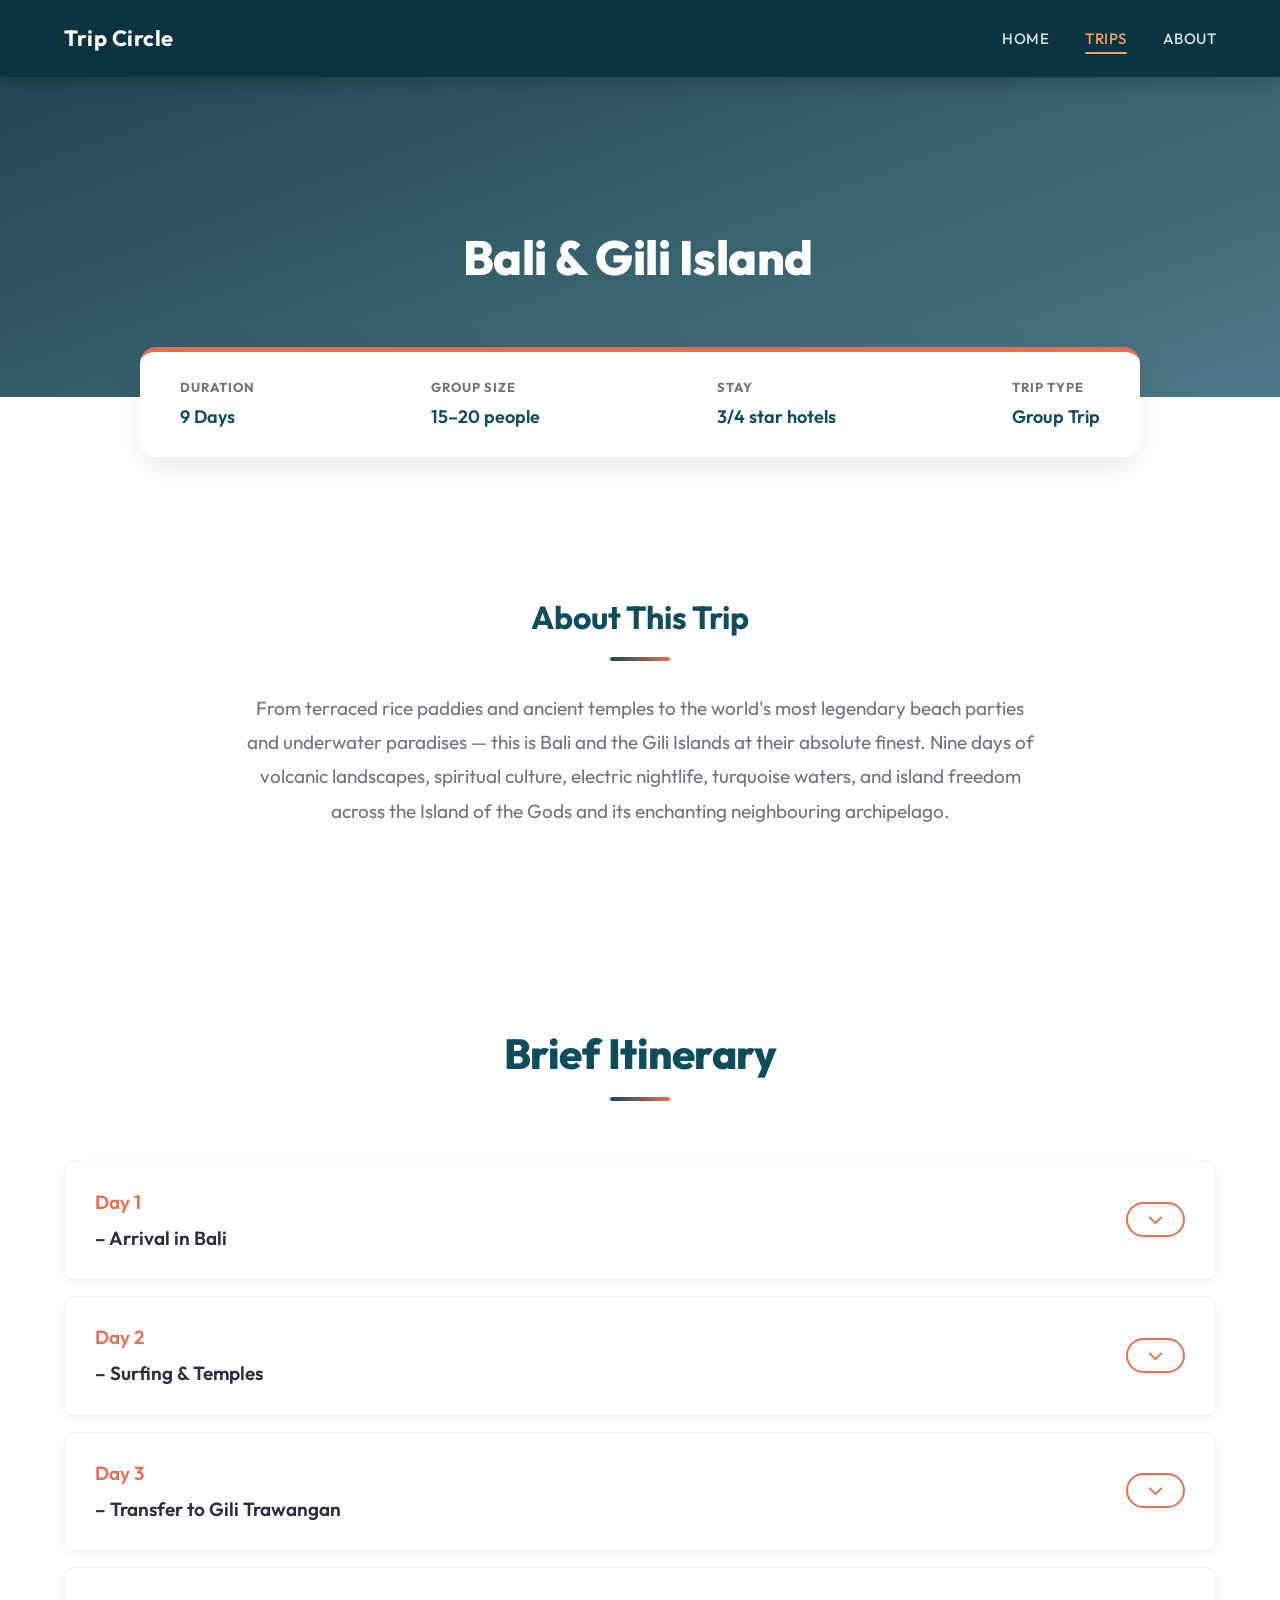
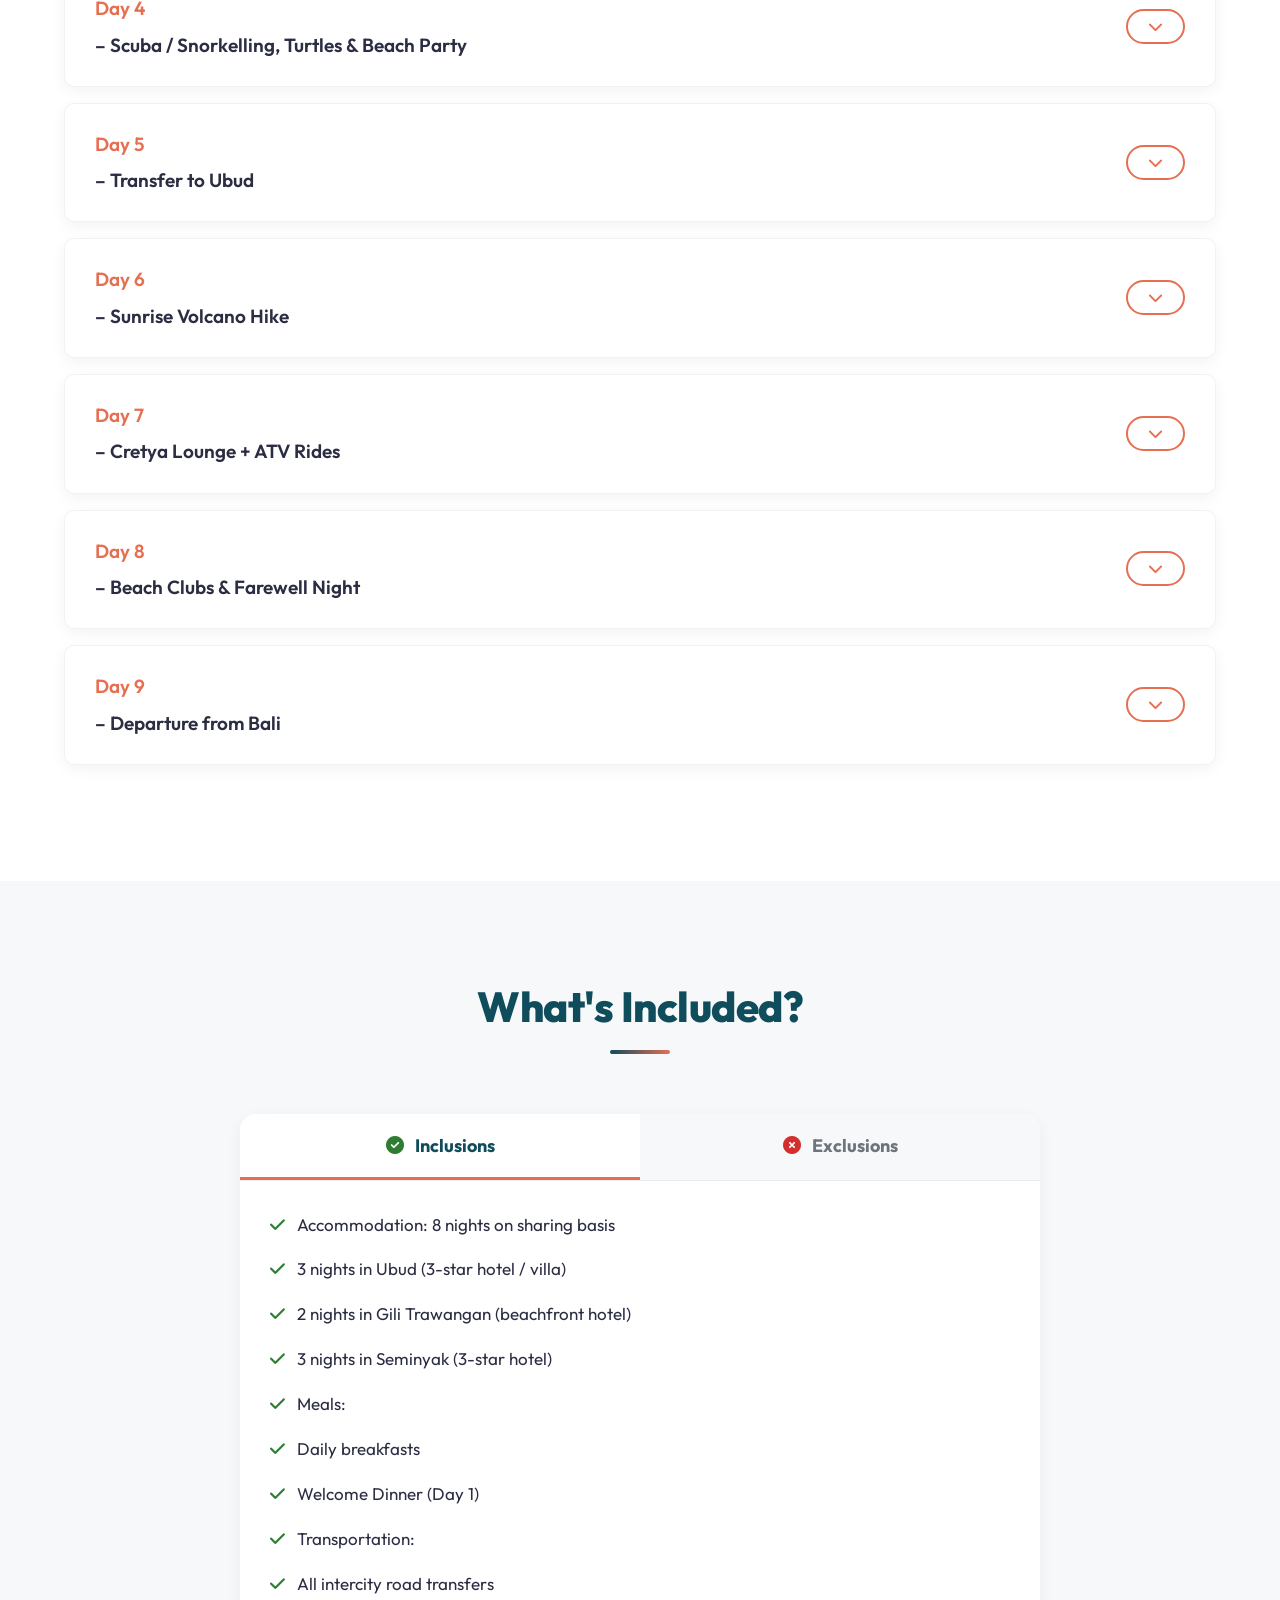
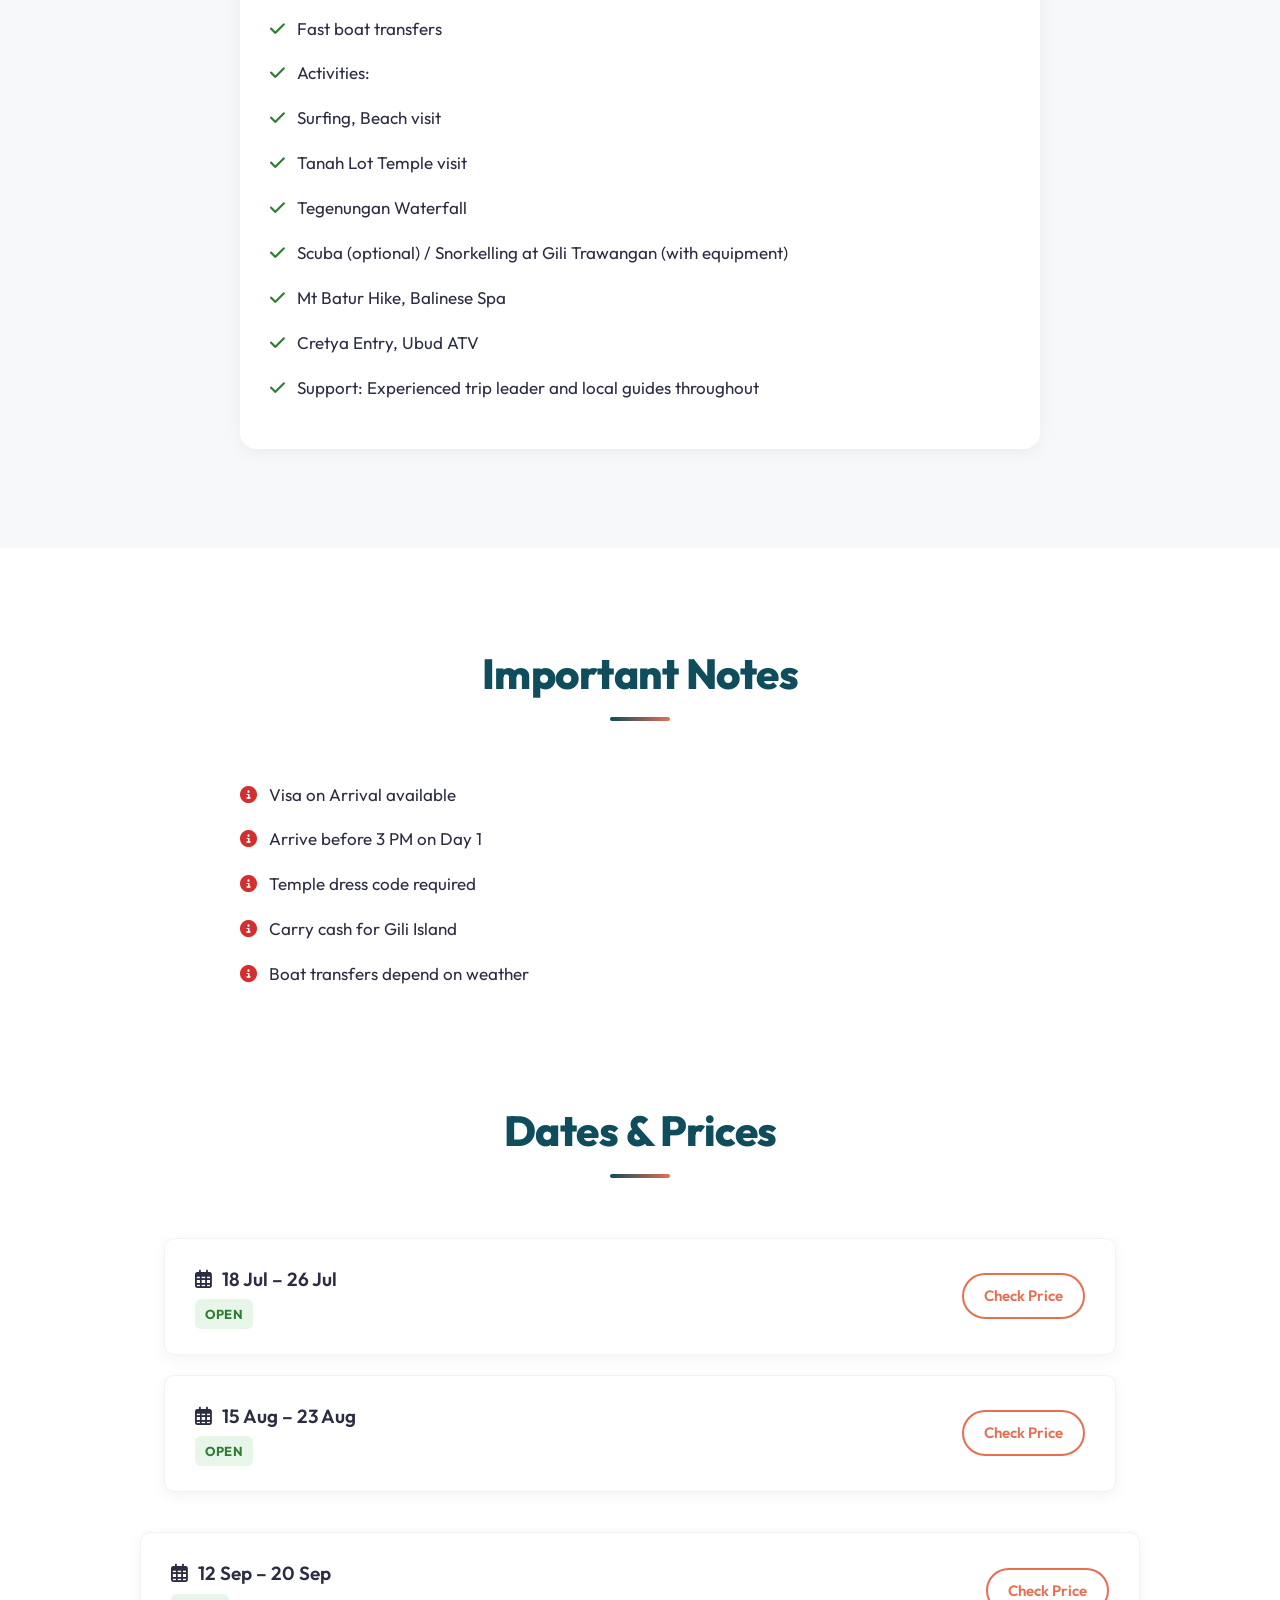
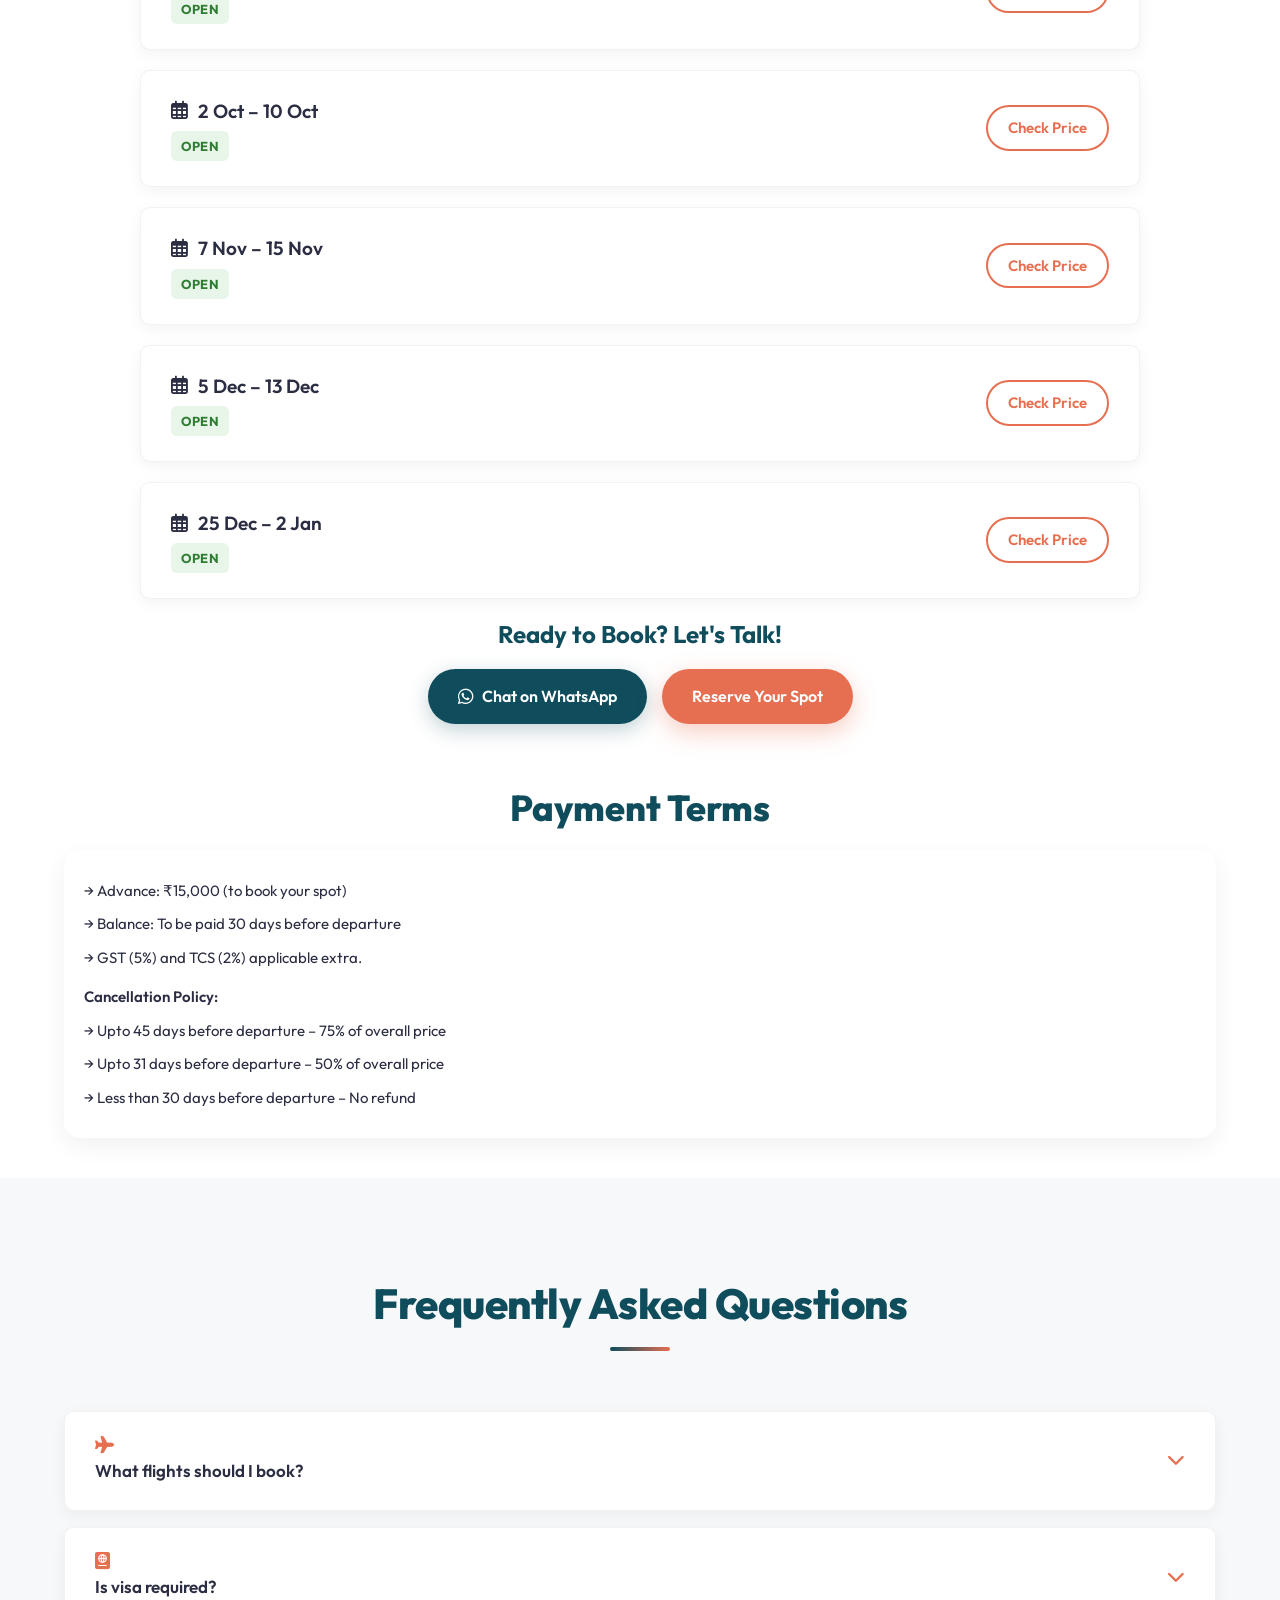
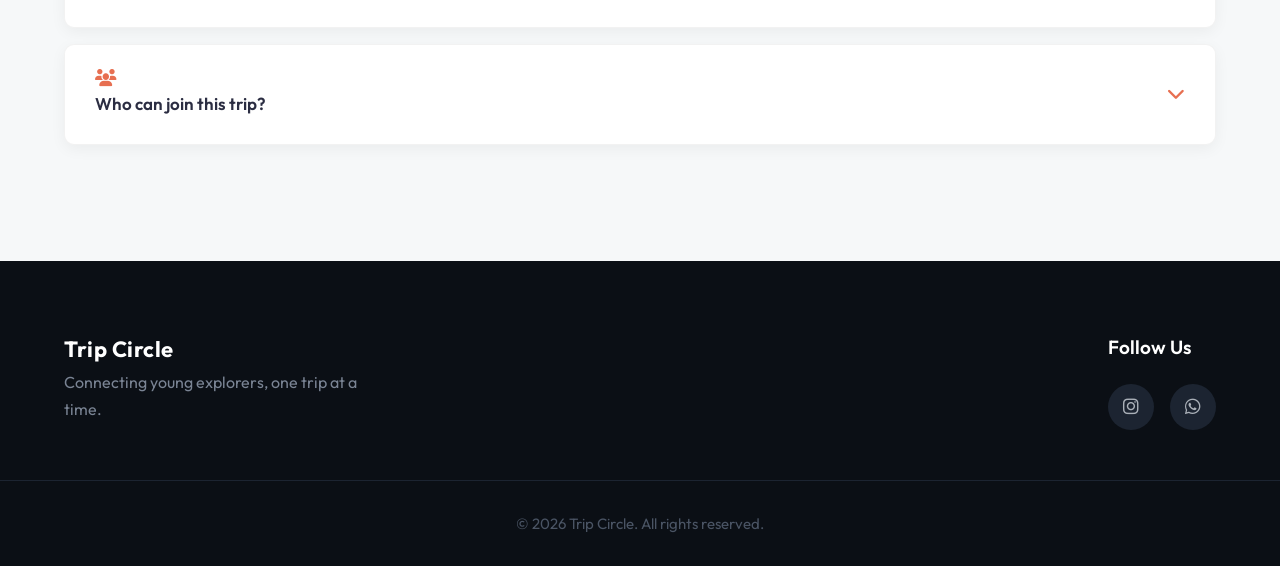
==== bali.html @ e9e3b8f3 "Add files via upload Initial Trip Circle website upload" ====
<!DOCTYPE html>
<html lang="en">

<head>
    <meta charset="UTF-8">
    <meta name="viewport" content="width=device-width, initial-scale=1.0">
    <title>Bali & Gili Island - Trip Circle</title>
    <meta name="description" content="Bali & Gili Island: 9 Days across Seminyak, Gili Trawangan, and Ubud.">
    <link rel="preconnect" href="https://fonts.googleapis.com">
    <link rel="preconnect" href="https://fonts.gstatic.com" crossorigin>
    <link href="https://fonts.googleapis.com/css2?family=Outfit:wght@300;400;500;600;700;800&display=swap" rel="stylesheet">
    <link rel="stylesheet" href="https://cdnjs.cloudflare.com/ajax/libs/font-awesome/6.4.0/css/all.min.css">
    <link rel="stylesheet" href="style.css">
</head>

<body class="has-sticky-cta">

    <!-- NAVIGATION -->
    <nav class="navbar-inner">
        <div class="nav-container">
            <a href="index.html" class="logo-text-only" style="text-decoration: none;">Trip Circle</a>
            <div class="menu-toggle">☰</div>
            <div class="menu-overlay"></div>
            <ul class="nav-links">
                <li><a href="index.html">Home</a></li>
                <li><a href="trips.html" class="active">Trips</a></li>
                <li><a href="about.html">About</a></li>
            </ul>
        </div>
    </nav>

    <!-- PAGE HERO -->
    <div class="page-hero" style="background-image: url('images/bali.jpg');">
        <div class="page-hero-overlay"></div>
        <h1>Bali & Gili Island</h1>
        <p style="color: white; position: relative; z-index: 2; font-size: 20px; font-weight: 500; margin-top: 10px; letter-spacing: 0.5px;">&nbsp;</p>
    </div>

    <!-- QUICK INFO BAR -->
    <div class="quick-info-bar fade-up-load">
        <div class="quick-info-item">
            <span class="label">Duration</span>
            <span class="value">9 Days</span>
        </div>
        <div class="quick-info-item">
            <span class="label">Group Size</span>
            <span class="value">15–20 people</span>
        </div>
        <div class="quick-info-item">
            <span class="label">Stay</span>
            <span class="value">3/4 star hotels</span>
        </div>
        <div class="quick-info-item">
            <span class="label">Trip Type</span>
            <span class="value">Group Trip</span>
        </div>
    </div>

    <!-- ABOUT THIS TRIP -->
    <section class="section" style="padding-top: 80px;">
        <div class="container text-center fade-up">
            <h2 style="font-size: 32px; color: var(--primary); margin-bottom: 20px;">About This Trip</h2>
            <div class="title-underline" style="margin: 0 auto 30px;"></div>
            <p style="font-size: 19px; color: var(--text-muted); max-width: 800px; margin: 0 auto; line-height: 1.8;">
                From terraced rice paddies and ancient temples to the world's most legendary beach parties and underwater paradises — this is Bali and the Gili Islands at their absolute finest. Nine days of volcanic landscapes, spiritual culture, electric nightlife, turquoise waters, and island freedom across the Island of the Gods and its enchanting neighbouring archipelago.
            </p>
        </div>
    </section>

    <!-- BRIEF ITINERARY (ACCORDION) -->
    <section class="section">
        <div class="container fade-up">
            <div class="section-title">
                <h2>Brief Itinerary</h2>
                <div class="title-underline"></div>
            </div>
            
            <div class="dates-pricing-wrapper">
                <!-- Day 1 -->
                <div class="accordion-item">
                    <div class="accordion-header" onclick="toggleAccordion(this)">
                        <div class="accordion-date"><span style="color: var(--secondary); margin-right: 8px;">Day 1</span> – Arrival in Bali</div>
                        <div class="accordion-btn"><i class="fas fa-chevron-down"></i></div>
                    </div>
                    <div class="accordion-body">
                        <div class="accordion-content">Touch down in Bali and transfer to your hotel in Seminyak. Freshen up and head to the Double Six beach for the sunset and we then have the Welcome Dinner with the group.</div>
                    </div>
                </div>

                <!-- Day 2 -->
                <div class="accordion-item">
                    <div class="accordion-header" onclick="toggleAccordion(this)">
                        <div class="accordion-date"><span style="color: var(--secondary); margin-right: 8px;">Day 2</span> – Surfing & Temples</div>
                        <div class="accordion-btn"><i class="fas fa-chevron-down"></i></div>
                    </div>
                    <div class="accordion-body">
                        <div class="accordion-content">Begin the morning with some surfing lessons at Kuta Beach. We then head to Tanah Lot / Uluwatu temple for those Insta worthy photos! In the evening, we will head out to one of the best clubs and party for learning surfing the waves!</div>
                    </div>
                </div>

                <!-- Day 3 -->
                <div class="accordion-item">
                    <div class="accordion-header" onclick="toggleAccordion(this)">
                        <div class="accordion-date"><span style="color: var(--secondary); margin-right: 8px;">Day 3</span> – Transfer to Gili Trawangan</div>
                        <div class="accordion-btn"><i class="fas fa-chevron-down"></i></div>
                    </div>
                    <div class="accordion-body">
                        <div class="accordion-content">We take a fast boat crossing to Gili Trawangan - no motorised vehicles exist on the island! Gili T's famous beachfront strip comes alive at night - Did I hear Tequila Sunrise?</div>
                    </div>
                </div>

                <!-- Day 4 -->
                <div class="accordion-item">
                    <div class="accordion-header" onclick="toggleAccordion(this)">
                        <div class="accordion-date"><span style="color: var(--secondary); margin-right: 8px;">Day 4</span> – Scuba / Snorkelling, Turtles & Beach Party</div>
                        <div class="accordion-btn"><i class="fas fa-chevron-down"></i></div>
                    </div>
                    <div class="accordion-body">
                        <div class="accordion-content">Wake to the sound of waves and begin the day with a scuba dive or snorkelling expedition in the crystal-clear waters surrounding the island. Rent a bicycle and circumnavigate the entire island - you can cover it in an hour! Put on some neon because we celebrate the first dive with the legendary Gili T beach party!</div>
                    </div>
                </div>

                <!-- Day 5 -->
                <div class="accordion-item">
                    <div class="accordion-header" onclick="toggleAccordion(this)">
                        <div class="accordion-date"><span style="color: var(--secondary); margin-right: 8px;">Day 5</span> – Transfer to Ubud</div>
                        <div class="accordion-btn"><i class="fas fa-chevron-down"></i></div>
                    </div>
                    <div class="accordion-body">
                        <div class="accordion-content">Transfer into the cultural heartland of Bali — Ubud by speedboat and a short journey through the charming rice terraces of Bali. Explore Ubud's charming art galleries, watch kecak show or just chill in the pool with the group - maybe sleep early today (pro-tip)</div>
                    </div>
                </div>

                <!-- Day 6 -->
                <div class="accordion-item">
                    <div class="accordion-header" onclick="toggleAccordion(this)">
                        <div class="accordion-date"><span style="color: var(--secondary); margin-right: 8px;">Day 6</span> – Sunrise Volcano Hike</div>
                        <div class="accordion-btn"><i class="fas fa-chevron-down"></i></div>
                    </div>
                    <div class="accordion-body">
                        <div class="accordion-content">Wake before dawn for a guided hike up Mount Batur. After the hike, unwind with a Balinese massage and we head out for an epic night out!</div>
                    </div>
                </div>

                <!-- Day 7 -->
                <div class="accordion-item">
                    <div class="accordion-header" onclick="toggleAccordion(this)">
                        <div class="accordion-date"><span style="color: var(--secondary); margin-right: 8px;">Day 7</span> – Cretya Lounge + ATV Rides</div>
                        <div class="accordion-btn"><i class="fas fa-chevron-down"></i></div>
                    </div>
                    <div class="accordion-body">
                        <div class="accordion-content">Visit Cretya lounge, overlooking Bali’s rice terraces. Later, enjoy a thrilling ATV ride through jungle trails, caves, and muddy tracks.</div>
                    </div>
                </div>

                <!-- Day 8 -->
                <div class="accordion-item">
                    <div class="accordion-header" onclick="toggleAccordion(this)">
                        <div class="accordion-date"><span style="color: var(--secondary); margin-right: 8px;">Day 8</span> – Beach Clubs & Farewell Night</div>
                        <div class="accordion-btn"><i class="fas fa-chevron-down"></i></div>
                    </div>
                    <div class="accordion-body">
                        <div class="accordion-content">Farewell to Ubud and make your way to Seminyak! Opt for a Nusa Penida day trip or relax before heading to Finns Beach Club for an unforgettable last night with squad!</div>
                    </div>
                </div>

                <!-- Day 9 -->
                <div class="accordion-item">
                    <div class="accordion-header" onclick="toggleAccordion(this)">
                        <div class="accordion-date"><span style="color: var(--secondary); margin-right: 8px;">Day 9</span> – Departure from Bali</div>
                        <div class="accordion-btn"><i class="fas fa-chevron-down"></i></div>
                    </div>
                    <div class="accordion-body">
                        <div class="accordion-content">Depart with sand still in your shoes, a camera full of memories, and the quiet certainty that Bali will call you back.</div>
                    </div>
                </div>
            </div>
        </div>
    </section>

    <!-- INCLUSIONS & EXCLUSIONS -->
    <section class="section bg-light">
        <div class="container fade-up">
            <div class="section-title">
                <h2>What's Included?</h2>
                <div class="title-underline"></div>
            </div>
            
            <div class="tabs-container">
                <div class="tab-header">
                    <button class="tab-btn active" onclick="openTab(event, 'inclusions')"><i class="fas fa-check-circle" style="color: #2e7d32; margin-right: 8px;"></i> Inclusions</button>
                    <button class="tab-btn" onclick="openTab(event, 'exclusions')"><i class="fas fa-times-circle" style="color: #d32f2f; margin-right: 8px;"></i> Exclusions</button>
                </div>
                
                <!-- Tab: Inclusions -->
                <div id="inclusions" class="tabcontent active">
                    <ul class="tab-list inc">
                        <li><i class="fas fa-check"></i> Accommodation: 8 nights on sharing basis</li>
                        <li><i class="fas fa-check"></i> 3 nights in Ubud (3-star hotel / villa)</li>
                        <li><i class="fas fa-check"></i> 2 nights in Gili Trawangan (beachfront hotel)</li>
                        <li><i class="fas fa-check"></i> 3 nights in Seminyak (3-star hotel)</li>
                        <li><i class="fas fa-check"></i> Meals:</li>
                        <li><i class="fas fa-check"></i> Daily breakfasts</li>
                        <li><i class="fas fa-check"></i> Welcome Dinner (Day 1)</li>
                        <li><i class="fas fa-check"></i> Transportation:</li>
                        <li><i class="fas fa-check"></i> All intercity road transfers</li>
                        <li><i class="fas fa-check"></i> Fast boat transfers</li>
                        <li><i class="fas fa-check"></i> Activities:</li>
                        <li><i class="fas fa-check"></i> Surfing, Beach visit</li>
                        <li><i class="fas fa-check"></i> Tanah Lot Temple visit</li>
                        <li><i class="fas fa-check"></i> Tegenungan Waterfall</li>
                        <li><i class="fas fa-check"></i> Scuba (optional) / Snorkelling at Gili Trawangan (with equipment)</li>
                        <li><i class="fas fa-check"></i> Mt Batur Hike, Balinese Spa</li>
                        <li><i class="fas fa-check"></i> Cretya Entry, Ubud ATV</li>
                        <li><i class="fas fa-check"></i> Support: Experienced trip leader and local guides throughout</li>
                    </ul>
                </div>
                
                <!-- Tab: Exclusions -->
                <div id="exclusions" class="tabcontent">
                    <ul class="tab-list exc">
                        <li><i class="fas fa-times"></i> International flights (into and out of Bali / Ngurah Rai Airport)</li>
                        <li><i class="fas fa-times"></i> Indonesia visa & travel insurance</li>
                        <li><i class="fas fa-times"></i> GST (5%) and TCS (2%) applicable extra</li>
                        <li><i class="fas fa-times"></i> Meals and beverages not specified in the itinerary</li>
                        <li><i class="fas fa-times"></i> Personal expenses: tips, laundry, shopping, phone bills</li>
                    </ul>
                </div>
            </div>
        </div>
    </section>


    <!-- IMPORTANT NOTES -->
    <section class="section">
        <div class="container fade-up">
            <div class="section-title">
                <h2>Important Notes</h2>
                <div class="title-underline"></div>
            </div>
            <div style="max-width: 800px; margin: 0 auto;">
                <ul class="tab-list exc">
                        <li><i class="fas fa-info-circle"></i> Visa on Arrival available</li>
                        <li><i class="fas fa-info-circle"></i> Arrive before 3 PM on Day 1</li>
                        <li><i class="fas fa-info-circle"></i> Temple dress code required</li>
                        <li><i class="fas fa-info-circle"></i> Carry cash for Gili Island</li>
                        <li><i class="fas fa-info-circle"></i> Boat transfers depend on weather</li>
                    </ul>
            </div>
        </div>
    </section>

    <!-- DATES & PRICES ACCORDION -->
    <section class="dates-prices">
        <div class="container">
            <div class="section-title fade-up">
                <h2>Dates & Prices</h2>
                <div class="title-underline"></div>
            </div>
            
            <div class="dates-pricing-wrapper fade-up">
                
                <!-- Departure 1 -->
                <div class="accordion-item">
                    <div class="accordion-header" onclick="toggleAccordion(this)">
                        <div>
                            <div class="accordion-date"><i class="far fa-calendar-alt"></i> 18 Jul – 26 Jul</div>
                            <div class="accordion-status">Open</div>
                        </div>
                        <div class="accordion-btn">Check Price</div>
                    </div>
                    <div class="accordion-body">
                        <div class="accordion-content">
                            <div class="pricing-table-wrapper">
                                <table class="pricing-table">
                                    <thead>
                                        <tr>
                                            <th>Book Before</th>
                                            <th>Price (pp)</th>
                                        </tr>
                                    </thead>
                                    <tbody>
                                        <tr><td>19 May</td><td>₹57,000</td></tr>
                                        <tr><td>3 Jun</td><td>₹60,000</td></tr>
                                        <tr><td>18 Jun</td><td>₹63,000</td></tr>
                                    </tbody>
                                </table>
                            </div>
                            <div>GST (5%) and TCS (2%) applicable extra</div>
</div>
                            <div style="display: flex; gap: 15px; margin-top: 24px; flex-wrap: wrap;">
                                <a href="https://wa.me/919480068906" class="btn btn-secondary" style="flex: 1; min-width: 200px; justify-content: center;" target="_blank"><i class="fab fa-whatsapp"></i> Enquire on WhatsApp</a>
                                <a href="https://forms.gle/ajJf6RtngLu6pWBg6" class="btn btn-primary" style="flex: 1; min-width: 200px; justify-content: center;" target="_blank">Reserve Your Spot</a>
                            </div>
                        </div>
                    </div>
                </div>

                <!-- Departure 2 -->
                <div class="accordion-item">
                    <div class="accordion-header" onclick="toggleAccordion(this)">
                        <div>
                            <div class="accordion-date"><i class="far fa-calendar-alt"></i> 15 Aug – 23 Aug</div>
                            <div class="accordion-status">Open</div>
                        </div>
                        <div class="accordion-btn">Check Price</div>
                    </div>
                    <div class="accordion-body">
                        <div class="accordion-content">
                            <div class="pricing-table-wrapper">
                                <table class="pricing-table">
                                    <thead>
                                        <tr>
                                            <th>Book Before</th>
                                            <th>Price (pp)</th>
                                        </tr>
                                    </thead>
                                    <tbody>
                                        <tr><td>16 Jun</td><td>₹57,000</td></tr>
                                        <tr><td>1 Jul</td><td>₹60,000</td></tr>
                                        <tr><td>16 Jul</td><td>₹63,000</td></tr>
                                    </tbody>
                                </table>
                            </div>
                            <div>GST (5%) and TCS (2%) applicable extra</div>
</div>
                            <div style="display: flex; gap: 15px; margin-top: 24px; flex-wrap: wrap;">
                                <a href="https://wa.me/919480068906" class="btn btn-secondary" style="flex: 1; min-width: 200px; justify-content: center;" target="_blank"><i class="fab fa-whatsapp"></i> Enquire on WhatsApp</a>
                                <a href="https://forms.gle/ajJf6RtngLu6pWBg6" class="btn btn-primary" style="flex: 1; min-width: 200px; justify-content: center;" target="_blank">Reserve Your Spot</a>
                            </div>
                        </div>
                    </div>
                </div>

                <!-- Departure 3 -->
                <div class="accordion-item">
                    <div class="accordion-header" onclick="toggleAccordion(this)">
                        <div>
                            <div class="accordion-date"><i class="far fa-calendar-alt"></i> 12 Sep – 20 Sep</div>
                            <div class="accordion-status">Open</div>
                        </div>
                        <div class="accordion-btn">Check Price</div>
                    </div>
                    <div class="accordion-body">
                        <div class="accordion-content">
                            <div class="pricing-table-wrapper">
                                <table class="pricing-table">
                                    <thead>
                                        <tr>
                                            <th>Book Before</th>
                                            <th>Price (pp)</th>
                                        </tr>
                                    </thead>
                                    <tbody>
                                        <tr><td>14 Jul</td><td>₹57,000</td></tr>
                                        <tr><td>29 Jul</td><td>₹60,000</td></tr>
                                        <tr><td>13 Aug</td><td>₹63,000</td></tr>
                                    </tbody>
                                </table>
                            </div>
                            <div>GST (5%) and TCS (2%) applicable extra</div>
</div>
                            <div style="display: flex; gap: 15px; margin-top: 24px; flex-wrap: wrap;">
                                <a href="https://wa.me/919480068906" class="btn btn-secondary" style="flex: 1; min-width: 200px; justify-content: center;" target="_blank"><i class="fab fa-whatsapp"></i> Enquire on WhatsApp</a>
                                <a href="https://forms.gle/ajJf6RtngLu6pWBg6" class="btn btn-primary" style="flex: 1; min-width: 200px; justify-content: center;" target="_blank">Reserve Your Spot</a>
                            </div>
                        </div>
                    </div>
                </div>

                <!-- Departure 4 -->
                <div class="accordion-item">
                    <div class="accordion-header" onclick="toggleAccordion(this)">
                        <div>
                            <div class="accordion-date"><i class="far fa-calendar-alt"></i> 2 Oct – 10 Oct</div>
                            <div class="accordion-status">Open</div>
                        </div>
                        <div class="accordion-btn">Check Price</div>
                    </div>
                    <div class="accordion-body">
                        <div class="accordion-content">
                            <div class="pricing-table-wrapper">
                                <table class="pricing-table">
                                    <thead>
                                        <tr>
                                            <th>Book Before</th>
                                            <th>Price (pp)</th>
                                        </tr>
                                    </thead>
                                    <tbody>
                                        <tr><td>3 Aug</td><td>₹65,000</td></tr>
                                        <tr><td>18 Aug</td><td>₹67,000</td></tr>
                                        <tr><td>2 Sep</td><td>₹69,000</td></tr>
                                    </tbody>
                                </table>
                            </div>
                            <div>GST (5%) and TCS (2%) applicable extra</div>
</div>
                            <div style="display: flex; gap: 15px; margin-top: 24px; flex-wrap: wrap;">
                                <a href="https://wa.me/919480068906" class="btn btn-secondary" style="flex: 1; min-width: 200px; justify-content: center;" target="_blank"><i class="fab fa-whatsapp"></i> Enquire on WhatsApp</a>
                                <a href="https://forms.gle/ajJf6RtngLu6pWBg6" class="btn btn-primary" style="flex: 1; min-width: 200px; justify-content: center;" target="_blank">Reserve Your Spot</a>
                            </div>
                        </div>
                    </div>
                </div>

                <!-- Departure 5 -->
                <div class="accordion-item">
                    <div class="accordion-header" onclick="toggleAccordion(this)">
                        <div>
                            <div class="accordion-date"><i class="far fa-calendar-alt"></i> 7 Nov – 15 Nov</div>
                            <div class="accordion-status">Open</div>
                        </div>
                        <div class="accordion-btn">Check Price</div>
                    </div>
                    <div class="accordion-body">
                        <div class="accordion-content">
                            <div class="pricing-table-wrapper">
                                <table class="pricing-table">
                                    <thead>
                                        <tr>
                                            <th>Book Before</th>
                                            <th>Price (pp)</th>
                                        </tr>
                                    </thead>
                                    <tbody>
                                        <tr><td>8 Sep</td><td>₹57,000</td></tr>
                                        <tr><td>23 Sep</td><td>₹60,000</td></tr>
                                        <tr><td>8 Oct</td><td>₹63,000</td></tr>
                                    </tbody>
                                </table>
                            </div>
                            <div>GST (5%) and TCS (2%) applicable extra</div>
</div>
                            <div style="display: flex; gap: 15px; margin-top: 24px; flex-wrap: wrap;">
                                <a href="https://wa.me/919480068906" class="btn btn-secondary" style="flex: 1; min-width: 200px; justify-content: center;" target="_blank"><i class="fab fa-whatsapp"></i> Enquire on WhatsApp</a>
                                <a href="https://forms.gle/ajJf6RtngLu6pWBg6" class="btn btn-primary" style="flex: 1; min-width: 200px; justify-content: center;" target="_blank">Reserve Your Spot</a>
                            </div>
                        </div>
                    </div>
                </div>

                <!-- Departure 6 -->
                <div class="accordion-item">
                    <div class="accordion-header" onclick="toggleAccordion(this)">
                        <div>
                            <div class="accordion-date"><i class="far fa-calendar-alt"></i> 5 Dec – 13 Dec</div>
                            <div class="accordion-status">Open</div>
                        </div>
                        <div class="accordion-btn">Check Price</div>
                    </div>
                    <div class="accordion-body">
                        <div class="accordion-content">
                            <div class="pricing-table-wrapper">
                                <table class="pricing-table">
                                    <thead>
                                        <tr>
                                            <th>Book Before</th>
                                            <th>Price (pp)</th>
                                        </tr>
                                    </thead>
                                    <tbody>
                                        <tr><td>6 Oct</td><td>₹63,000</td></tr>
                                        <tr><td>21 Oct</td><td>₹65,000</td></tr>
                                        <tr><td>5 Nov</td><td>₹67,000</td></tr>
                                    </tbody>
                                </table>
                            </div>
                            <div>GST (5%) and TCS (2%) applicable extra</div>
</div>
                            <div style="display: flex; gap: 15px; margin-top: 24px; flex-wrap: wrap;">
                                <a href="https://wa.me/919480068906" class="btn btn-secondary" style="flex: 1; min-width: 200px; justify-content: center;" target="_blank"><i class="fab fa-whatsapp"></i> Enquire on WhatsApp</a>
                                <a href="https://forms.gle/ajJf6RtngLu6pWBg6" class="btn btn-primary" style="flex: 1; min-width: 200px; justify-content: center;" target="_blank">Reserve Your Spot</a>
                            </div>
                        </div>
                    </div>
                </div>

                <!-- Departure 7 -->
                <div class="accordion-item">
                    <div class="accordion-header" onclick="toggleAccordion(this)">
                        <div>
                            <div class="accordion-date"><i class="far fa-calendar-alt"></i> 25 Dec – 2 Jan</div>
                            <div class="accordion-status">Open</div>
                        </div>
                        <div class="accordion-btn">Check Price</div>
                    </div>
                    <div class="accordion-body">
                        <div class="accordion-content">
                            <div class="pricing-table-wrapper">
                                <table class="pricing-table">
                                    <thead>
                                        <tr>
                                            <th>Book Before</th>
                                            <th>Price (pp)</th>
                                        </tr>
                                    </thead>
                                    <tbody>
                                        <tr><td>13 Oct</td><td>₹70,000</td></tr>
                                        <tr><td>28 Oct</td><td>₹74,000</td></tr>
                                        <tr><td>12 Nov</td><td>₹77,000</td></tr>
                                    </tbody>
                                </table>
                            </div>
                            <div>GST (5%) and TCS (2%) applicable extra</div>
</div>
                            <div style="display: flex; gap: 15px; margin-top: 24px; flex-wrap: wrap;">
                                <a href="https://wa.me/919480068906" class="btn btn-secondary" style="flex: 1; min-width: 200px; justify-content: center;" target="_blank"><i class="fab fa-whatsapp"></i> Enquire on WhatsApp</a>
                                <a href="https://forms.gle/ajJf6RtngLu6pWBg6" class="btn btn-primary" style="flex: 1; min-width: 200px; justify-content: center;" target="_blank">Reserve Your Spot</a>
                            </div>
                        </div>
                    </div>
                </div>

            </div>

            <!-- GLOBAL CTA -->
            <div class="text-center fade-up" style="margin-top: 50px;">
                <h3 style="font-size: 24px; color: var(--primary); margin-bottom: 20px;">Ready to Book? Let's Talk!</h3>
                <div style="display: flex; gap: 15px; justify-content: center; flex-wrap: wrap;">
                    <a href="https://wa.me/919480068906" class="btn btn-secondary pulse-anim" style="padding: 14px 30px; font-size: 16px; border-radius: 50px; display: inline-flex; align-items: center; gap: 8px;" target="_blank"><i class="fab fa-whatsapp"></i> Chat on WhatsApp</a>
                    <a href="https://forms.gle/ajJf6RtngLu6pWBg6" class="btn btn-primary" style="padding: 14px 30px; font-size: 16px; border-radius: 50px;" target="_blank">Reserve Your Spot</a>
                </div>
            </div>
        </div>
    </section>

    <section class="payment-terms-section">
        <div class="container">
            <h2>Payment Terms</h2>
            <div class="payment-box">
                <!-- PAYMENT_TERMS_DYNAMIC -->
            </div>
        </div>
    </section>

    <!-- FAQ SECTION -->
    <section class="section bg-light">
        <div class="container fade-up">
            <div class="section-title">
                <h2>Frequently Asked Questions</h2>
                <div class="title-underline"></div>
            </div>
            <div class="dates-pricing-wrapper">
                
                

                <div class="accordion-item">
                    <div class="accordion-header" onclick="toggleAccordion(this)">
                        <div class="accordion-date" style="font-size: 17px; font-weight: 600;"><i class="fas fa-plane" style="color: var(--secondary);"></i> What flights should I book?</div>
                        <div class="accordion-btn" style="border: none; padding: 0;"><i class="fas fa-chevron-down" style="font-size: 18px;"></i></div>
                    </div>
                    <div class="accordion-body">
                        <div class="accordion-content">Book your flights to Bali (Denpasar) and outbound from Bali. Our team will guide you on the flight timings.</div>
                    </div>
                </div>

                <div class="accordion-item">
                    <div class="accordion-header" onclick="toggleAccordion(this)">
                        <div class="accordion-date" style="font-size: 17px; font-weight: 600;"><i class="fas fa-passport" style="color: var(--secondary);"></i> Is visa required?</div>
                        <div class="accordion-btn" style="border: none; padding: 0;"><i class="fas fa-chevron-down" style="font-size: 18px;"></i></div>
                    </div>
                    <div class="accordion-body">
                        <div class="accordion-content">Indian passport holders get visa on arrival in Bali. Our team will guide you through the process.</div>
                    </div>
                </div>

                <div class="accordion-item">
                    <div class="accordion-header" onclick="toggleAccordion(this)">
                        <div class="accordion-date" style="font-size: 17px; font-weight: 600;"><i class="fas fa-users" style="color: var(--secondary);"></i> Who can join this trip?</div>
                        <div class="accordion-btn" style="border: none; padding: 0;"><i class="fas fa-chevron-down" style="font-size: 18px;"></i></div>
                    </div>
                    <div class="accordion-body">
                        <div class="accordion-content">Join solo, with a partner, friends, or family — either way you’ll have a great experience.</div>
                    </div>
                </div>

            </div>
        </div>
    </section>

    <!-- FOOTER -->
    <footer class="footer">
        <div class="container footer-content">
            <div class="brand">
                <div class="logo-text-only">Trip Circle</div>
                <p>Connecting young explorers, one trip at a time.</p>
            </div>
            <div class="links">
                <p>Follow Us</p>
                <div class="socials">
                    <a href="https://www.instagram.com/trip.circle?igsh=MXNuM3I5YWVoNGF1Mg==" target="_blank" rel="noopener noreferrer"><i class="fab fa-instagram"></i></a>
                    <a href="https://whatsapp.com/channel/0029VbBq3bUJkK7CwxouRG3i" target="_blank" rel="noopener noreferrer"><i class="fab fa-whatsapp"></i></a>
                </div>
            </div>
        </div>
        <div class="copyright">&copy; 2026 Trip Circle. All rights reserved.</div>
    </footer>

    <!-- STICKY MOBILE CTA -->
    <div class="sticky-mobile-cta">
        <div style="display: flex; gap: 10px;">
            <a href="https://wa.me/919480068906" class="btn btn-secondary pulse-anim" style="flex: 1; padding: 14px; font-size: 15px; justify-content: center; text-align: center;" target="_blank"><i class="fab fa-whatsapp"></i> Chat</a>
            <a href="https://forms.gle/ajJf6RtngLu6pWBg6" class="btn btn-primary" style="flex: 1; padding: 14px; font-size: 15px; justify-content: center; text-align: center;" target="_blank">Reserve Your Spot</a>
        </div>
    </div>

    <!-- JS SCRIPTS -->
    <script>
        function applyDynamicWhatsAppLinks() {
            const baseWhatsAppUrl = "https://wa.me/919480068906";
            const defaultTripName = (document.querySelector(".page-hero h1, .hero h1, h1")?.textContent || document.title || "Trip")
                .replace(/\s*-\s*Trip Circle\s*$/i, "")
                .trim();

            document.querySelectorAll("a[href*=\"wa.me/919480068906\"]").forEach(link => {
                let tripName = defaultTripName;
                const tripCard = link.closest(".trip-card, .trip-item, .destination-card, .card");
                const heading = tripCard ? tripCard.querySelector("h2, h3, h4") : null;
                if (heading && heading.textContent.trim()) {
                    tripName = heading.textContent.trim();
                }

                const message = "Hi Trip Circle, I'm interested in " + tripName + ". Please share details.";
                link.href = baseWhatsAppUrl + "?text=" + encodeURIComponent(message);
            });
        }

        document.addEventListener('DOMContentLoaded', () => {
            applyDynamicWhatsAppLinks();
            const observer = new IntersectionObserver((entries, obs) => {
                entries.forEach(entry => {
                    if (entry.isIntersecting) {
                        entry.target.classList.add('visible');
                        obs.unobserve(entry.target);
                    }
                });
            }, { threshold: 0.12 });
            document.querySelectorAll('.fade-up, .fade-up-load').forEach(el => observer.observe(el));
        });

        function toggleAccordion(header) {
            const item = header.parentElement;
            const body = item.querySelector('.accordion-body');
            
            item.classList.toggle('active');
            
            if (item.classList.contains('active')) {
                body.style.maxHeight = body.scrollHeight + "px";
                setTimeout(() => {
                    item.scrollIntoView({ behavior: 'smooth', block: 'nearest' });
                }, 300);
            } else {
                body.style.maxHeight = null;
            }
        }

        function openTab(evt, tabName) {
            var i, tabcontent, tablinks;
            tabcontent = document.getElementsByClassName("tabcontent");
            for (i = 0; i < tabcontent.length; i++) {
                tabcontent[i].style.display = "none";
                tabcontent[i].classList.remove("active");
            }
            tablinks = document.getElementsByClassName("tab-btn");
            for (i = 0; i < tablinks.length; i++) {
                tablinks[i].className = tablinks[i].className.replace(" active", "");
            }
            document.getElementById(tabName).style.display = "block";
            
            // Add slight delay to trigger opacity transition
            setTimeout(() => {
                document.getElementById(tabName).classList.add("active");
            }, 10);
            
            evt.currentTarget.className += " active";
        }

        const menu = document.querySelector(".nav-links");
        const overlay = document.querySelector(".menu-overlay");
        const menuToggle = document.querySelector(".menu-toggle");

        if (menuToggle && menu && overlay) {
            menuToggle.onclick = () => {
                menu.classList.toggle("active");
                overlay.classList.toggle("active");
            };

            overlay.onclick = () => {
                menu.classList.remove("active");
                overlay.classList.remove("active");
            };

            document.querySelectorAll(".nav-links a").forEach(link => {
                link.addEventListener("click", () => {
                    menu.classList.remove("active");
                    overlay.classList.remove("active");
                });
            });
        }
    </script>
    <script src="script.js"></script>
</body>
</html>
---- style.css ----
/* ==========================================================================
   CSS VARIABLES & BASE STYLES
   ========================================================================== */
:root {
    --primary: #0f4c5c;
    --primary-dark: #093440;
    --secondary: #e76f51;
    --secondary-light: #f4a261;
    --text-main: #2b2d42;
    --text-muted: #6c757d;
    --bg-light: #f6f8f9;
    --bg-newsletter: linear-gradient(135deg, #eef2f5 0%, #ffffff 100%);
    --bg-white: #ffffff;
    --font-main: 'Outfit', sans-serif;
    --border-radius: 16px;
    --border-radius-sm: 10px;
    --transition: all 0.35s cubic-bezier(0.25, 0.8, 0.25, 1);
    --shadow-sm: 0 4px 15px rgba(0, 0, 0, 0.05);
    --shadow-md: 0 12px 35px rgba(0, 0, 0, 0.08);
    --shadow-lg: 0 25px 50px rgba(0, 0, 0, 0.12);
}

* {
    margin: 0;
    padding: 0;
    box-sizing: border-box;
}

html {
    scroll-behavior: smooth;
}

body {
    font-family: var(--font-main);
    color: var(--text-main);
    background-color: var(--bg-white);
    line-height: 1.7;
    overflow-x: hidden;
    -webkit-font-smoothing: antialiased;
}

h1, h2, h3, h4 {
    font-weight: 700;
    line-height: 1.25;
    color: var(--text-main);
}

a {
    text-decoration: none;
    color: inherit;
    transition: var(--transition);
}

img {
    max-width: 100%;
    display: block;
    object-fit: cover;
}

/* ==========================================================================
   SCROLL ANIMATIONS (Intersection Observer)
   ========================================================================== */
.fade-up {
    opacity: 0;
    transform: translateY(40px);
    transition: opacity 0.8s cubic-bezier(0.16, 1, 0.3, 1), transform 0.8s cubic-bezier(0.16, 1, 0.3, 1);
    will-change: opacity, transform;
}

.fade-up.visible {
    opacity: 1;
    transform: translateY(0);
}

.fade-in {
    animation: fadeIn 1.5s ease forwards;
}

.fade-up-load {
    animation: fadeUpLoad 1.2s cubic-bezier(0.16, 1, 0.3, 1) forwards;
}

@keyframes fadeIn {
    0%   { opacity: 0; }
    100% { opacity: 1; }
}

@keyframes fadeUpLoad {
    0%   { opacity: 0; transform: translateY(30px); }
    100% { opacity: 1; transform: translateY(0); }
}

/* ==========================================================================
   UTILITIES
   ========================================================================== */
.container {
    max-width: 1200px;
    margin: 0 auto;
    padding: 0 24px;
}

.section {
    padding: 100px 0;
}

.section-title {
    text-align: center;
    margin-bottom: 60px;
}

.section-title h2 {
    font-size: 42px;
    font-weight: 800;
    margin-bottom: 14px;
    color: var(--primary);
    letter-spacing: -0.5px;
}

.section-title p {
    font-size: 19px;
    color: var(--text-muted);
}

.payment-terms-section {
    margin-top: 40px;
    margin-bottom: 40px;
}

.payment-terms-section h2 {
    font-size: 36px;
    font-weight: 800;
    color: var(--primary);
    margin-bottom: 20px;
    text-align: center;
}

.payment-box {
    background: #fff;
    border-radius: 16px;
    padding: 20px;
    box-shadow: 0 8px 24px rgba(0, 0, 0, 0.06);
}

.payment-box p {
    margin: 8px 0;
    font-size: 15px;
}

.title-underline {
    width: 60px;
    height: 4px;
    background: linear-gradient(to right, var(--primary), var(--secondary));
    border-radius: 2px;
    margin: 16px auto 0;
}

.bg-light {
    background-color: var(--bg-light);
}

.text-center {
    text-align: center;
}

.about-trip {
    padding: 80px 0 40px;
}

.about-trip .container {
    text-align: center;
}

.about-trip h2 {
    font-size: 32px;
    color: var(--primary);
    margin-bottom: 12px;
}

.about-trip p {
    max-width: 820px;
    margin: 0 auto;
    font-size: 18px;
    color: var(--text-muted);
    line-height: 1.7;
}

/* ==========================================================================
   BUTTONS
   ========================================================================== */
.btn {
    display: inline-flex;
    align-items: center;
    justify-content: center;
    gap: 10px;
    padding: 16px 32px;
    border-radius: 50px;
    font-family: var(--font-main);
    font-weight: 600;
    font-size: 17px;
    cursor: pointer;
    border: none;
    transition: transform 0.3s cubic-bezier(0.25, 0.8, 0.25, 1), box-shadow 0.3s ease, background 0.3s ease;
    white-space: nowrap;
}

.btn i {
    font-size: 18px;
}

.btn-primary {
    background: var(--secondary);
    color: #fff;
    box-shadow: 0 8px 25px rgba(231, 111, 81, 0.35);
}

.btn-primary:hover {
    background: #d65536;
    transform: translateY(-4px);
    box-shadow: 0 12px 30px rgba(231, 111, 81, 0.45);
}

.btn-outline {
    background: transparent;
    color: #fff;
    border: 2px solid rgba(255, 255, 255, 0.8);
    backdrop-filter: blur(5px);
}

.btn-outline:hover {
    background: rgba(255, 255, 255, 0.15);
    border-color: #fff;
    transform: translateY(-2px);
}

.btn-secondary {
    background: var(--primary);
    color: #fff;
    box-shadow: 0 6px 20px rgba(15, 76, 92, 0.25);
}

.btn-secondary:hover {
    background: var(--primary-dark);
    transform: translateY(-3px);
    box-shadow: 0 10px 25px rgba(15, 76, 92, 0.35);
}

.btn-cta {
    background: var(--secondary);
    color: white;
    padding: 22px 50px;
    font-size: 19px;
    box-shadow: 0 8px 30px rgba(231, 111, 81, 0.4);
}

.btn-cta:hover {
    background: #d65536;
    transform: translateY(-4px);
}

.btn-block {
    display: flex;
    width: 100%;
    margin-top: 24px;
    padding: 14px;
    border-radius: 12px;
    font-size: 16px;
}

.pulse-anim {
    animation: pulse 2.5s infinite;
}

@keyframes pulse {
    0%   { box-shadow: 0 0 0 0 rgba(231, 111, 81, 0.6); }
    70%  { box-shadow: 0 0 0 16px rgba(231, 111, 81, 0); }
    100% { box-shadow: 0 0 0 0 rgba(231, 111, 81, 0); }
}

/* ==========================================================================
   NAVIGATION
   ========================================================================== */
.navbar {
    position: absolute;
    top: 0;
    width: 100%;
    z-index: 100;
    padding: 24px 0;
    background: linear-gradient(to bottom, rgba(0,0,0,0.6), transparent);
}

.nav-container {
    max-width: 1200px;
    margin: 0 auto;
    padding: 0 24px;
    display: flex;
    justify-content: space-between;
    align-items: center;
}

.logo {
    display: flex;
    align-items: center;
    gap: 10px;
    text-decoration: none;
}

.nav-links {
    list-style: none;
    display: flex;
    gap: 36px;
}

.nav-links a {
    color: rgba(255,255,255,0.95);
    font-weight: 500;
    font-size: 15px;
    text-transform: uppercase;
    letter-spacing: 0.5px;
    position: relative;
}

.nav-links a::after {
    content: '';
    position: absolute;
    bottom: -6px;
    left: 0;
    width: 0;
    height: 2px;
    background: var(--secondary-light);
    border-radius: 2px;
    transition: width 0.3s ease;
}

.nav-links a:hover::after,
.nav-links a.active::after {
    width: 100%;
}

.nav-links a:hover,
.nav-links a.active {
    color: var(--secondary-light);
}

/* ==========================================================================
   HERO BLOCKS
   ========================================================================== */
.hero {
    position: relative;
    height: 100vh;
    min-height: 680px;
    display: flex;
    align-items: center;
    justify-content: center;
    text-align: center;
    background-image: url('https://images.unsplash.com/photo-1539635278303-d4002c07eae3?auto=format&fit=crop&w=1920&q=80');
    background-size: cover;
    background-position: center;
}

.hero-overlay {
    position: absolute;
    inset: 0;
    background: linear-gradient(to bottom, rgba(15, 76, 92, 0.85) 0%, rgba(0, 0, 0, 0.4) 100%);
    z-index: 1;
}

.hero-content {
    position: relative;
    z-index: 2;
    max-width: 900px;
    color: #fff;
    padding: 0 24px;
}

.hero h1 {
    font-size: 76px;
    font-weight: 800;
    margin-bottom: 20px;
    color: #fff;
    letter-spacing: -1.5px;
    text-shadow: 0 4px 20px rgba(0,0,0,0.3);
}

.hero p {
    font-size: 24px;
    font-weight: 400;
    margin-bottom: 50px;
    color: rgba(255, 255, 255, 0.95);
    text-shadow: 0 2px 10px rgba(0,0,0,0.2);
}

.hero-actions {
    display: flex;
    justify-content: center;
    gap: 24px;
}

/* INNER PAGE NAVBAR (solid, non-transparent) */
.navbar-inner {
    position: relative;
    top: 0;
    width: 100%;
    z-index: 100;
    padding: 20px 0;
    background: var(--primary-dark);
    box-shadow: 0 2px 20px rgba(0,0,0,0.25);
}

.navbar-inner .nav-container {
    max-width: 1200px;
    margin: 0 auto;
    padding: 0 24px;
    display: flex;
    justify-content: space-between;
    align-items: center;
}

.navbar-inner .logo {
    font-size: 24px;
    font-weight: 800;
    color: #fff;
    text-decoration: none;
    letter-spacing: 0.5px;
}

.navbar-inner .nav-links {
    list-style: none;
    display: flex;
    gap: 36px;
}

.navbar-inner .nav-links a {
    color: rgba(255,255,255,0.85);
    font-weight: 500;
    font-size: 15px;
    text-transform: uppercase;
    letter-spacing: 0.5px;
    position: relative;
    text-decoration: none;
}

.navbar-inner .nav-links a::after {
    content: '';
    position: absolute;
    bottom: -6px;
    left: 0;
    width: 0;
    height: 2px;
    background: var(--secondary-light);
    border-radius: 2px;
    transition: width 0.3s ease;
}

.navbar-inner .nav-links a:hover::after,
.navbar-inner .nav-links a.active::after {
    width: 100%;
}

.navbar-inner .nav-links a:hover,
.navbar-inner .nav-links a.active {
    color: var(--secondary-light);
}

/* INTERNAL PAGE HERO */
.page-hero {
    position: relative;
    height: 320px;
    display: flex;
    align-items: center;
    justify-content: center;
    text-align: center;
    background-image: url('https://images.unsplash.com/photo-1469854523086-cc02fe5d8800?auto=format&fit=crop&w=1920&q=80');
    background-size: cover;
    background-position: center;
}

.page-hero-overlay {
    position: absolute;
    inset: 0;
    background: linear-gradient(160deg, rgba(9, 52, 64, 0.9) 0%, rgba(15, 76, 92, 0.75) 100%);
    z-index: 1;
}

.page-hero h1 {
    position: relative;
    z-index: 2;
    font-size: 48px;
    font-weight: 800;
    color: #fff;
    letter-spacing: -0.5px;
    margin-top: 40px;
}

/* ==========================================================================
   ABOUT SECTION
   ========================================================================== */
.about .about-card {
    background: #fff;
    border-radius: var(--border-radius);
    padding: 70px 80px;
    box-shadow: var(--shadow-md);
    max-width: 820px;
    margin: 0 auto;
    border-top: 6px solid var(--primary);
    text-align: center;
}

.about-icon {
    font-size: 40px;
    color: var(--secondary-light);
    margin-bottom: 24px;
}

.about-content {
    max-width: 680px;
    margin: 0 auto;
}

.about-content p {
    font-size: 18px;
    color: var(--text-main);
    margin-bottom: 20px;
    line-height: 1.8;
}

.about-content p:last-child {
    margin-bottom: 0;
}

.highlight-inline {
    font-weight: 700;
    color: var(--primary);
    position: relative;
    z-index: 1;
}

.highlight-inline::before {
    content: '';
    position: absolute;
    bottom: 2px;
    left: 0;
    width: 100%;
    height: 8px;
    background: rgba(244, 162, 97, 0.3);
    z-index: -1;
    border-radius: 4px;
}

.highlight-text {
    font-weight: 600 !important;
    font-size: 19px !important;
    background: var(--bg-light);
    padding: 20px 24px;
    border-radius: var(--border-radius-sm);
    color: var(--primary) !important;
    margin-top: 30px !important;
    display: inline-block;
    border: 1px solid rgba(15, 76, 92, 0.1);
}

/* ==========================================================================
   UPCOMING TRIPS SECTION
   ========================================================================== */
.trips-grid {
    display: grid;
    grid-template-columns: repeat(auto-fit, minmax(280px, 1fr));
    gap: 36px;
}

.trip-card {
    background: var(--bg-white);
    border-radius: var(--border-radius);
    overflow: hidden;
    box-shadow: var(--shadow-sm);
    transition: transform 0.4s cubic-bezier(0.25, 0.8, 0.25, 1), box-shadow 0.4s ease;
    display: flex;
    flex-direction: column;
}

.trip-card:hover {
    transform: translateY(-12px);
    box-shadow: var(--shadow-lg);
}

.trip-img {
    position: relative;
    height: 230px;
    overflow: hidden;
}

.trip-img img {
    height: 100%;
    width: 100%;
    transition: transform 0.6s cubic-bezier(0.25, 0.8, 0.25, 1);
}

.trip-card:hover .trip-img img {
    transform: scale(1.1);
}

.trip-badge {
    position: absolute;
    top: 16px;
    right: 16px;
    padding: 6px 14px;
    border-radius: 8px;
    font-size: 13px;
    font-weight: 700;
    text-transform: uppercase;
    letter-spacing: 0.5px;
    z-index: 2;
    box-shadow: 0 4px 10px rgba(0,0,0,0.2);
}

.badge-hot {
    background: linear-gradient(135deg, #ff416c 0%, #ff4b2b 100%);
    color: white;
}

.badge-warn {
    background: var(--secondary);
    color: white;
}

.badge-danger {
    background: #111;
    color: white;
}

.trip-content {
    padding: 30px;
    flex-grow: 1;
    display: flex;
    flex-direction: column;
}

.trip-header {
    margin-bottom: 16px;
}

.trip-header h3 {
    font-size: 24px;
    color: var(--primary);
}

.trip-details {
    list-style: none;
    margin-bottom: 10px;
    flex-grow: 1;
}

.trip-details li {
    display: flex;
    align-items: flex-start;
    gap: 12px;
    color: var(--text-muted);
    font-size: 15.5px;
}

.trip-details li i {
    color: var(--secondary-light);
    width: 20px;
    text-align: center;
    margin-top: 4px;
}

.explore-all-wrap {
    text-align: center;
    margin-top: 60px;
}

/* ==========================================================================
   GALLERY PAGE GRID
   ========================================================================== */
.gallery-page-grid {
    display: grid;
    grid-template-columns: repeat(auto-fill, minmax(280px, 1fr));
    gap: 20px;
}

/* GALLERY ITEMS */
.gallery-item {
    position: relative;
    border-radius: var(--border-radius-sm);
    overflow: hidden;
    height: 280px;
    cursor: pointer;
}

.gallery-item img {
    width: 100%;
    height: 100%;
    object-fit: cover;
    transition: transform 0.5s cubic-bezier(0.25, 0.8, 0.25, 1);
}

.gallery-item-overlay {
    position: absolute;
    inset: 0;
    background: rgba(15, 76, 92, 0.72);
    display: flex;
    align-items: center;
    justify-content: center;
    opacity: 0;
    transition: opacity 0.3s ease;
}

.gallery-item-overlay span {
    color: #fff;
    font-weight: 600;
    font-size: 16px;
    display: flex;
    align-items: center;
    gap: 8px;
    transform: translateY(16px);
    transition: transform 0.4s cubic-bezier(0.25, 0.8, 0.25, 1);
}

.gallery-item:hover img {
    transform: scale(1.08);
}

.gallery-item:hover .gallery-item-overlay {
    opacity: 1;
}

.gallery-item:hover .gallery-item-overlay span {
    transform: translateY(0);
}

/* INSTAGRAM PREVIEW SECTION */
.insta-grid {
    display: grid;
    grid-template-columns: repeat(3, 1fr);
    gap: 16px;
    margin-bottom: 50px;
}

.insta-item {
    position: relative;
    border-radius: var(--border-radius-sm);
    overflow: hidden;
    height: 280px;
    cursor: pointer;
}

.insta-item img {
    width: 100%;
    height: 100%;
    transition: transform 0.5s cubic-bezier(0.25, 0.8, 0.25, 1);
}

.insta-overlay {
    position: absolute;
    inset: 0;
    background: rgba(15, 76, 92, 0.7);
    display: flex;
    align-items: center;
    justify-content: center;
    opacity: 0;
    transition: opacity 0.3s ease;
}

.insta-overlay span {
    color: #fff;
    font-weight: 600;
    font-size: 18px;
    display: flex;
    align-items: center;
    gap: 8px;
    transform: translateY(20px);
    transition: transform 0.4s cubic-bezier(0.25, 0.8, 0.25, 1);
}

.insta-item:hover img {
    transform: scale(1.08);
}

.insta-item:hover .insta-overlay {
    opacity: 1;
}

.insta-item:hover .insta-overlay span {
    transform: translateY(0);
}

/* ==========================================================================
   REVIEWS SECTION
   ========================================================================== */
.reviews-grid {
    display: grid;
    grid-template-columns: repeat(auto-fit, minmax(300px, 1fr));
    gap: 34px;
}

.review-card {
    background: var(--bg-white);
    border-radius: var(--border-radius);
    padding: 40px 36px;
    box-shadow: var(--shadow-sm);
    border-top: 5px solid var(--primary);
    transition: transform 0.4s ease, box-shadow 0.4s ease;
    display: flex;
    flex-direction: column;
    gap: 22px;
}

.review-card:hover {
    transform: translateY(-8px);
    box-shadow: var(--shadow-md);
}

.stars i {
    color: #f4a261;
    font-size: 18px;
    margin-right: 2px;
}

.review-text {
    font-size: 17px;
    color: var(--text-main);
    line-height: 1.8;
    font-style: italic;
    flex: 1;
}

.reviewer {
    display: flex;
    align-items: center;
    gap: 16px;
}

.reviewer-initial {
    width: 50px;
    height: 50px;
    border-radius: 50%;
    background: linear-gradient(135deg, var(--primary), var(--secondary-light));
    color: #fff;
    display: flex;
    align-items: center;
    justify-content: center;
    font-weight: 700;
    font-size: 20px;
}

.reviewer-info h4 {
    font-size: 17px;
    margin-bottom: 2px;
}

.reviewer-info span {
    font-size: 14px;
    color: var(--text-muted);
}

/* ==========================================================================
   NEWSLETTER SECTION
   ========================================================================== */
.newsletter {
    background: var(--bg-newsletter);
}

.newsletter .newsletter-card {
    background: rgba(255, 255, 255, 0.95);
    backdrop-filter: blur(10px);
    border-radius: var(--border-radius);
    padding: 70px 80px;
    box-shadow: var(--shadow-md);
    max-width: 800px;
    margin: 0 auto;
    text-align: center;
    border: 1px solid rgba(255,255,255,1);
}

.newsletter-form {
    display: flex;
    gap: 16px;
    justify-content: center;
    flex-wrap: wrap;
}

.form-input {
    flex: 1;
    min-width: 280px;
    padding: 16px 24px;
    border: 2px solid #e0e6ea;
    border-radius: 50px;
    font-family: var(--font-main);
    font-size: 17px;
    color: var(--text-main);
    background: #fff;
    outline: none;
    transition: all 0.3s ease;
}

.form-input:focus {
    border-color: var(--primary);
    box-shadow: 0 0 0 5px rgba(15, 76, 92, 0.1);
}

.success-msg {
    display: none;
    background: #d4edda;
    color: #155724;
    padding: 16px;
    border-radius: 12px;
    font-weight: 600;
    font-size: 18px;
    margin-top: 20px;
    animation: fadeIn 0.5s ease;
}

/* ==========================================================================
   FINAL CTA SECTION
   ========================================================================== */
.final-cta {
    background: linear-gradient(135deg, var(--primary) 0%, #06232e 100%);
    color: white;
    padding: 120px 24px;
    text-align: center;
}

.cta-content {
    max-width: 860px;
    margin: 0 auto;
}

.final-cta h2 {
    font-size: 54px;
    color: white;
    margin-bottom: 24px;
    letter-spacing: -1px;
}

.final-cta p {
    font-size: 22px;
    color: rgba(255, 255, 255, 0.85);
    margin-bottom: 50px;
    font-weight: 300;
}

/* ==========================================================================
   FOOTER
   ========================================================================== */
.footer {
    background: #0b0f15;
    color: #fff;
    padding: 70px 0 30px;
}

.footer-content {
    display: flex;
    justify-content: space-between;
    flex-wrap: wrap;
    gap: 40px;
    margin-bottom: 50px;
}

.footer .brand .logo {
    font-size: 24px;
    margin-bottom: 12px;
    color: #fff;
}

.footer .brand p {
    color: #7a8494;
    font-size: 16px;
    max-width: 320px;
    line-height: 1.7;
}

.footer .links p {
    font-size: 19px;
    font-weight: 600;
    margin-bottom: 20px;
    color: #fff;
}

.socials {
    display: flex;
    gap: 16px;
}

.socials a {
    display: flex;
    align-items: center;
    justify-content: center;
    width: 46px;
    height: 46px;
    border-radius: 50%;
    background: #1c2431;
    color: #aab0b8;
    transition: all 0.3s ease;
    font-size: 18px;
}

.socials a:hover {
    background: var(--secondary);
    color: #fff;
    transform: translateY(-5px);
}

.copyright {
    text-align: center;
    color: #4a5464;
    font-size: 15px;
    border-top: 1px solid #1c2431;
    padding-top: 30px;
}

/* ==========================================================================
   RESPONSIVE (MOBILE)
   ========================================================================== */
@media (max-width: 992px) {
    .insta-grid {
        grid-template-columns: repeat(2, 1fr);
    }
}

@media (max-width: 768px) {
    .nav-links {
        display: none;
    }

    .hero {
        min-height: 100vh;
    }

    .hero h1 {
        font-size: 46px;
        letter-spacing: -0.5px;
    }

    .hero p {
        font-size: 19px;
    }

    .hero-actions {
        flex-direction: column;
        width: 100%;
        max-width: 350px;
        margin: 0 auto;
    }
    
    .hero-actions .btn {
        width: 100%;
    }

    .page-hero {
        height: 250px;
        min-height: 250px;
    }

    .page-hero h1 {
        font-size: 38px;
    }

    .section {
        padding: 70px 0;
    }

    .section-title h2 {
        font-size: 32px;
    }
    
    .section-title p {
        font-size: 17px;
    }

    .about .about-card {
        padding: 40px 30px;
    }

    .about-content p {
        font-size: 17px;
    }

    .highlight-text {
        font-size: 17px !important;
        padding: 16px 20px;
    }

    .insta-grid {
        gap: 12px;
    }
    
    .insta-item {
        height: 220px;
    }

    .newsletter .newsletter-card {
        padding: 40px 24px;
    }

    .newsletter-form {
        flex-direction: column;
    }

    .form-input {
        width: 100%;
    }
    
    .newsletter-form .btn {
        width: 100%;
        padding: 18px;
    }

    .final-cta h2 {
        font-size: 38px;
    }
    
    .final-cta p {
        font-size: 18px;
    }
    
    .final-cta .btn {
        font-size: 17px;
        padding: 18px 30px;
    }

    .footer-content {
        flex-direction: column;
    }
}

@media (max-width: 480px) {
    .insta-grid {
        grid-template-columns: 1fr 1fr;
        gap: 8px;
    }

    .insta-item {
        height: 180px;
    }

    .trips-grid, .gallery-page-grid {
        grid-template-columns: 1fr;
    }

    .navbar-inner .nav-links {
        display: none;
    }

    .gallery-item {
        height: 200px;
    }

    .reviews-grid {
        grid-template-columns: 1fr;
    }
    
    .hero h1 {
        font-size: 40px;
    }
}

/* ==========================================================================
   TRIP DETAIL PAGE
   ========================================================================== */

/* Quick Info Bar */
.quick-info-bar {
    background: #fff;
    border-radius: var(--border-radius);
    padding: 24px 40px;
    box-shadow: var(--shadow-md);
    display: flex;
    justify-content: space-between;
    align-items: center;
    max-width: 1000px;
    margin: -50px auto 60px;
    position: relative;
    z-index: 10;
    border-top: 5px solid var(--secondary);
}

.quick-info-item {
    display: flex;
    flex-direction: column;
    gap: 4px;
}

.quick-info-item span.label {
    font-size: 13px;
    text-transform: uppercase;
    color: var(--text-muted);
    font-weight: 700;
    letter-spacing: 1px;
}

.quick-info-item span.value {
    font-size: 18px;
    font-weight: 600;
    color: var(--primary);
}

/* Itinerary Section */
.itinerary-container {
    max-width: 800px;
    margin: 0 auto;
}

.day-card {
    background: var(--bg-white);
    border-radius: var(--border-radius-sm);
    padding: 30px;
    margin-bottom: 24px;
    box-shadow: var(--shadow-sm);
    border-left: 4px solid var(--primary);
    transition: transform 0.3s ease;
}

.day-card:hover {
    transform: translateX(8px);
    box-shadow: var(--shadow-md);
}

.day-title {
    font-size: 20px;
    font-weight: 700;
    color: var(--primary-dark);
    margin-bottom: 12px;
    display: flex;
    align-items: center;
    gap: 12px;
}

.day-badge {
    background: var(--secondary-light);
    color: #fff;
    padding: 4px 12px;
    border-radius: 20px;
    font-size: 14px;
}

/* Inclusions & Exclusions */
.inc-exc-grid {
    display: grid;
    grid-template-columns: 1fr 1fr;
    gap: 40px;
    max-width: 1000px;
    margin: 0 auto;
}

.inc-card, .exc-card {
    background: #fff;
    padding: 36px;
    border-radius: var(--border-radius);
    box-shadow: var(--shadow-sm);
}

.inc-card h3, .exc-card h3 {
    margin-bottom: 24px;
    font-size: 24px;
    display: flex;
    align-items: center;
    gap: 12px;
}

.inc-card h3 { color: #2a9d8f; }
.exc-card h3 { color: #e76f51; }

.inc-list, .exc-list {
    list-style: none;
}

.inc-list li, .exc-list li {
    margin-bottom: 16px;
    display: flex;
    align-items: flex-start;
    gap: 12px;
    font-size: 17px;
}

.inc-list li i { color: #2a9d8f; margin-top: 5px; }
.exc-list li i { color: #e76f51; margin-top: 5px; }

/* Packing List */
.packing-grid {
    display: grid;
    grid-template-columns: repeat(auto-fill, minmax(200px, 1fr));
    gap: 20px;
    max-width: 1000px;
    margin: 0 auto;
}

.packing-item {
    background: var(--bg-light);
    padding: 20px;
    border-radius: var(--border-radius-sm);
    display: flex;
    align-items: center;
    gap: 14px;
    font-weight: 500;
    font-size: 17px;
}

.packing-item i {
    color: var(--primary);
    font-size: 20px;
}

/* Pricing Section */
.pricing-cards {
    display: flex;
    justify-content: center;
    gap: 30px;
    flex-wrap: wrap;
    max-width: 1000px;
    margin: 0 auto;
}

.price-card {
    background: #fff;
    border-radius: var(--border-radius);
    padding: 40px;
    box-shadow: var(--shadow-md);
    width: 300px;
    text-align: center;
    position: relative;
    border: 2px solid transparent;
    transition: transform 0.3s ease;
}

.price-card:hover {
    transform: translateY(-8px);
}

.price-card.best-price {
    border-color: #2a9d8f;
    transform: scale(1.05);
}

.price-card.best-price:hover {
    transform: scale(1.05) translateY(-8px);
}

.price-badge {
    position: absolute;
    top: -15px;
    left: 50%;
    transform: translateX(-50%);
    background: #2a9d8f;
    color: #fff;
    padding: 6px 16px;
    border-radius: 20px;
    font-weight: 700;
    font-size: 14px;
    text-transform: uppercase;
    white-space: nowrap;
}

.price-date {
    font-size: 18px;
    font-weight: 600;
    color: var(--primary);
    margin-bottom: 20px;
}

.price-amount {
    font-size: 36px;
    font-weight: 800;
    color: var(--text-main);
    margin-bottom: 8px;
}

.price-condition {
    font-size: 14px;
    color: var(--text-muted);
    margin-bottom: 24px;
}

/* Sticky Mobile CTA */
.sticky-mobile-cta {
    display: none;
    position: fixed;
    bottom: 0;
    left: 0;
    width: 100%;
    background: #fff;
    padding: 16px 24px;
    box-shadow: 0 -4px 20px rgba(0,0,0,0.1);
    z-index: 1000;
}

@media (max-width: 768px) {
    .quick-info-bar {
        flex-direction: column;
        gap: 20px;
        margin: -30px 20px 40px;
        text-align: center;
    }
    
    .inc-exc-grid {
        grid-template-columns: 1fr;
    }
    
    .price-card.best-price {
        transform: scale(1);
    }
    
    .price-card.best-price:hover {
        transform: translateY(-8px);
    }
    
    .sticky-mobile-cta {
        display: block;
    }
    
    body.has-sticky-cta {
        padding-bottom: 80px; /* Space for sticky CTA */
    }
}

/* ==========================================================================
   DATES & PRICING ACCORDION
   ========================================================================== */
.dates-prices {
    width: 100%;
    display: flex;
    flex-direction: column;
    align-items: center;
}

.dates-prices * {
    box-sizing: border-box;
}

.dates-prices > div {
    width: 100% !important;
    max-width: 1000px !important;
    margin: 0 auto 20px auto !important;
}

.dates-prices > div > div {
    width: 100% !important;
}

.dates-prices .date-card,
.dates-prices .trip-date,
.dates-prices .card,
.dates-prices .accordion-item {
    width: 100% !important;
    max-width: 1000px !important;
    margin: 0 auto 20px auto !important;
}

.accordion-header {
    display: flex !important;
    justify-content: space-between;
    align-items: center;
}

.accordion-header > div:first-child {
    display: flex;
    flex-direction: column;
    align-items: flex-start;
}

.accordion-btn {
    flex-shrink: 0;
}

.accordion-item {
    background: #fff;
    border-radius: var(--border-radius-sm);
    margin-bottom: 16px;
    box-shadow: var(--shadow-sm);
    transition: box-shadow 0.3s ease;
    border: 1px solid rgba(0,0,0,0.05);
}

.accordion-item:hover {
    box-shadow: var(--shadow-md);
}

.accordion-header {
    padding: 24px 30px;
    cursor: pointer;
    display: flex;
    justify-content: space-between;
    align-items: center;
    border-bottom: 1px solid transparent;
}

.accordion-item.active .accordion-header {
    border-bottom: 1px solid var(--bg-light);
}

.accordion-date {
    font-size: 19px;
    font-weight: 600;
    color: var(--text-main);
    display: flex;
    align-items: center;
    gap: 10px;
    min-width: 220px;
    white-space: nowrap;
    margin: 0;
    padding: 0;
}

.accordion-date i {
    flex-shrink: 0;
}

.accordion-date span {
    margin: 0;
    padding: 0;
    font-weight: 600;
    white-space: nowrap;
}

.accordion-header > div:first-child {
    display: flex;
    flex-direction: column;
    align-items: flex-start;
    gap: 4px;
    min-width: 0;
}

.accordion-status {
    background: #e8f5e9;
    color: #2e7d32;
    padding: 4px 10px;
    border-radius: 6px;
    font-size: 13px;
    font-weight: 700;
    text-transform: uppercase;
    letter-spacing: 0.5px;
}

.accordion-btn {
    font-family: var(--font-main);
    font-weight: 600;
    font-size: 15px;
    color: var(--secondary);
    background: transparent;
    border: 2px solid var(--secondary);
    padding: 8px 20px;
    border-radius: 50px;
    cursor: pointer;
    transition: all 0.3s ease;
    display: flex;
    align-items: center;
    gap: 8px;
    justify-self: end;
}

.accordion-item.active .accordion-btn i {
    transform: rotate(180deg);
}

.accordion-btn i {
    transition: transform 0.3s ease;
}

.accordion-body {
    max-height: 0;
    overflow: hidden;
    transition: max-height 0.4s cubic-bezier(0.25, 0.8, 0.25, 1);
}

.accordion-content {
    padding: 30px;
    background: #fafafa;
}

.pricing-table-wrapper {
    background: #fff;
    border-radius: 8px;
    overflow: hidden;
    margin-bottom: 16px;
    border: 1px solid var(--bg-light);
}

.pricing-table {
    width: 100%;
    border-collapse: collapse;
}

.pricing-table th, .pricing-table td {
    padding: 16px 24px;
    text-align: left;
    border-bottom: 1px solid var(--bg-light);
}

.pricing-table th {
    background: var(--primary);
    color: #fff;
    font-weight: 600;
    font-size: 15px;
    text-transform: uppercase;
    letter-spacing: 0.5px;
}

.pricing-table td:first-child {
    font-weight: 600;
    color: var(--text-muted);
}

.pricing-table td {
    font-size: 17px;
    font-weight: 700;
    color: var(--text-main);
}

.pricing-table tr:last-child td {
    border-bottom: none;
}

.pricing-notes {
    font-size: 14px;
    color: var(--text-muted);
    font-weight: 500;
}

@media (max-width: 600px) {
    .accordion-header {
        grid-template-columns: 1fr auto;
        gap: 12px;
    }
    .accordion-header > div {
        display: flex;
        justify-content: flex-start;
        width: auto;
        align-items: center;
    }
    .accordion-btn {
        width: auto;
        justify-content: center;
    }
}

/* ==========================================================================
   TABS FOR INCLUSIONS & EXCLUSIONS
   ========================================================================== */
.tabs-container {
    max-width: 800px;
    margin: 0 auto;
    background: #fff;
    border-radius: var(--border-radius);
    box-shadow: var(--shadow-sm);
    overflow: hidden;
}

.tab-header {
    display: flex;
    background: var(--bg-light);
    border-bottom: 1px solid rgba(0,0,0,0.05);
}

.tab-btn {
    flex: 1;
    background: transparent;
    border: none;
    outline: none;
    cursor: pointer;
    padding: 20px 30px;
    font-size: 18px;
    font-family: var(--font-main);
    font-weight: 700;
    color: var(--text-muted);
    transition: all 0.3s ease;
    border-bottom: 3px solid transparent;
}

.tab-btn:hover {
    color: var(--primary);
}

.tab-btn.active {
    color: var(--primary);
    border-bottom: 3px solid var(--secondary);
    background: #fff;
}

.tabcontent {
    display: none;
    padding: 30px;
    opacity: 0;
    transition: opacity 0.3s ease;
}

.tabcontent.active {
    display: block;
    opacity: 1;
}

.tab-list {
    list-style: none;
}

.tab-list li {
    margin-bottom: 16px;
    display: flex;
    align-items: flex-start;
    gap: 12px;
    font-size: 17px;
    color: var(--text-main);
}

.tab-list.inc li i {
    color: #2e7d32;
    margin-top: 5px;
}

.tab-list.exc li i {
    color: #d32f2f;
    margin-top: 5px;
}

/* ==========================================================================
   HIGHLIGHTS GRID
   ========================================================================== */
.highlights-grid {
    display: grid;
    grid-template-columns: repeat(2, 1fr);
    gap: 20px;
    max-width: 800px;
    margin: 0 auto;
}

.highlight-item {
    background: #fff;
    padding: 20px 24px;
    border-radius: var(--border-radius-sm);
    box-shadow: var(--shadow-sm);
    display: flex;
    align-items: center;
    gap: 16px;
    font-size: 17px;
    font-weight: 600;
    color: var(--text-main);
    transition: transform 0.3s ease;
}

.highlight-item i {
    color: var(--secondary);
    font-size: 20px;
}

.highlight-item:hover {
    transform: translateY(-4px);
    box-shadow: var(--shadow-md);
}

@media (max-width: 600px) {
    .highlights-grid {
        grid-template-columns: 1fr;
    }
}

/* ==========================================================================
   PRICING CARD ROWS (VIETNAM UPGRADE)
   ========================================================================== */
.pricing-card-row {
    display: flex;
    justify-content: space-between;
    align-items: center;
    background: #fff;
    padding: 16px 20px;
    margin-bottom: 10px;
    border-radius: 8px;
    box-shadow: 0 2px 8px rgba(0,0,0,0.03);
    border: 1px solid rgba(0,0,0,0.06);
    transition: transform 0.3s ease, box-shadow 0.3s ease;
}

.pricing-card-row:hover {
    transform: translateY(-2px);
    box-shadow: 0 4px 12px rgba(0,0,0,0.06);
}

.pricing-card-row.best-value {
    border: 1px solid var(--secondary);
    background: #fffbf9;
}

.pricing-col-date {
    font-size: 15px;
    color: var(--text-muted);
    font-weight: 600;
}

.pricing-col-price {
    font-size: 18px;
    font-weight: 800;
    color: var(--text-main);
    display: flex;
    align-items: center;
    gap: 10px;
}

.badge-best {
    background: #e65100;
    color: #fff;
    font-size: 12px;
    padding: 4px 8px;
    border-radius: 4px;
    text-transform: uppercase;
    letter-spacing: 0.5px;
}

/* ==========================================================================
   EXPERIENCE IMAGE CARDS
   ========================================================================== */
.experience-grid {
    display: grid;
    grid-template-columns: repeat(3, 1fr);
    gap: 24px;
    max-width: 1000px;
    margin: 0 auto;
}

.experience-card {
    background: #fff;
    border-radius: var(--border-radius);
    overflow: hidden;
    box-shadow: var(--shadow-sm);
    transition: transform 0.4s cubic-bezier(0.25, 0.8, 0.25, 1), box-shadow 0.4s ease;
    cursor: pointer;
}

.experience-card:hover {
    transform: translateY(-8px);
    box-shadow: var(--shadow-lg);
}

.experience-card-img-wrapper {
    overflow: hidden;
    height: 220px;
}

.experience-img {
    width: 100%;
    height: 100%;
    object-fit: cover;
    transition: transform 0.6s ease;
}

.experience-card:hover .experience-img {
    transform: scale(1.08); /* slight zoom on hover */
}

.experience-content {
    padding: 24px;
    text-align: center;
}

.experience-content h4 {
    font-size: 19px;
    color: var(--text-main);
    margin-bottom: 8px;
    font-weight: 700;
}

.experience-content p {
    font-size: 15px;
    color: var(--text-muted);
    line-height: 1.5;
    margin: 0;
}

@media (max-width: 900px) {
    .experience-grid {
        grid-template-columns: repeat(2, 1fr);
    }
}
@media (max-width: 600px) {
    .experience-grid {
        grid-template-columns: 1fr;
    }
}

.menu-toggle {
    display: none;
}

.menu-overlay {
    display: none;
}

.insta-btn {
    display: inline-block;
    padding: 12px 20px;
    border-radius: 30px;
    background: linear-gradient(45deg, #f9ce34, #ee2a7b, #6228d7);
    color: white;
    font-weight: 600;
    text-decoration: none;
    margin-top: 15px;
}

.insta-btn:hover {
    filter: brightness(1.06);
    transform: translateY(-1px);
}

.trust-section {
    text-align: center;
    padding: 30px 20px;
    background: #f8f9fb;
}

.about-founders {
    padding: 60px 20px;
    text-align: center;
    max-width: 800px;
    margin: auto;
}

.about-founders h2 {
    font-size: 28px;
    margin-bottom: 15px;
}

.about-founders p {
    font-size: 15px;
    color: #555;
    margin-bottom: 10px;
    line-height: 1.6;
}

.trust-stats {
    display: flex;
    justify-content: center;
    gap: 20px;
    margin-top: 15px;
    font-size: 14px;
}

@media (max-width: 768px) {
    .trust-stats {
        flex-direction: column;
        gap: 8px;
    }
}

.insta-follow {
    text-align: center;
    padding: 50px 20px;
}

.insta-follow h3 {
    font-size: 22px;
    margin-bottom: 10px;
}

.insta-follow p {
    color: #666;
    margin-bottom: 15px;
}

.itinerary-card {
    padding: 18px;
}

.itinerary-card button {
    height: 40px;
    border-radius: 20px;
}

.itinerary-card.active {
    background: #f8f9fb;
}

.card,
.trip-card,
.itinerary-card {
    transition: all 0.3s ease;
}

.hero h1,
.hero p,
.page-hero h1,
.page-hero p,
.accordion-date,
.accordion-content,
.itinerary-card,
.itinerary-card * {
    word-break: break-word;
    overflow-wrap: anywhere;
}

.accordion-item {
    transition: box-shadow 0.3s ease, transform 0.25s ease, background-color 0.25s ease;
}

.accordion-item.active {
    background: #f7fafb;
}

.accordion-btn i {
    margin-left: auto;
    line-height: 1;
}

@media (hover: none) {
    .btn:active {
        transform: scale(0.96);
    }

    .trip-card:active,
    .itinerary-card:active,
    .accordion-item:active {
        transform: scale(0.995);
    }
}

.card:hover {
    transform: translateY(-5px);
}

@media (max-width: 768px) {
    .fade-up {
        transition: opacity 0.65s ease, transform 0.65s ease;
    }

    .hero {
        padding: 80px 20px 60px;
        text-align: center;
    }

    .section {
        padding: 40px 0;
    }

    .trust-section,
    .about-founders,
    .insta-follow {
        padding: 40px 20px;
    }

    .menu-toggle {
        display: block;
        font-size: 26px;
        cursor: pointer;
        color: #fff;
        z-index: 9999;
    }

    .navbar-inner .menu-toggle {
        color: var(--primary);
    }

    .nav-container {
        position: relative;
        z-index: 9999;
    }

    .nav-links {
        display: flex;
        flex-direction: column;
        position: absolute;
        top: calc(100% + 10px);
        right: 0;
        background: white;
        width: min(250px, calc(100vw - 28px));
        padding: 18px;
        gap: 12px;
        border-radius: 14px;
        box-shadow: 0 12px 30px rgba(0,0,0,0.12);
        transition: transform 0.26s ease, opacity 0.26s ease, visibility 0.26s ease;
        transform: translateY(-8px) scale(0.98);
        transform-origin: top right;
        opacity: 0;
        visibility: hidden;
        pointer-events: none;
        z-index: 1002;
        overflow: visible;
        backdrop-filter: blur(2px);
    }

    .navbar-inner .nav-links {
        display: flex;
    }

    .nav-links li,
    .navbar-inner .nav-links li {
        width: 100%;
    }

    .nav-links a,
    .navbar-inner .nav-links a {
        display: block;
        width: 100%;
        padding: 10px 12px;
        border-radius: 8px;
        color: var(--text-main);
        font-size: 14px;
        line-height: 1.4;
    }

    .nav-links a:hover,
    .nav-links a.active,
    .navbar-inner .nav-links a:hover,
    .navbar-inner .nav-links a.active {
        background: var(--bg-light);
        color: var(--primary);
    }

    .nav-links.active {
        transform: translateY(0) scale(1);
        opacity: 1;
        visibility: visible;
        pointer-events: auto;
    }

    .menu-overlay.active {
        display: block;
        position: fixed;
        top: 0;
        left: 0;
        width: 100%;
        height: 100%;
        background: rgba(0,0,0,0.4);
        z-index: 999;
    }

    .container {
        padding: 0 15px;
    }

    .trips-grid,
    .experience-grid {
        grid-template-columns: 1fr;
    }

    .hero h1 {
        font-size: 28px;
        line-height: 1.28;
        overflow-wrap: anywhere;
        word-break: break-word;
        margin-bottom: 12px;
    }

    .hero p {
        font-size: 15px;
        line-height: 1.6;
        margin-top: 10px;
        overflow-wrap: anywhere;
        word-break: break-word;
        margin-bottom: 0;
    }

    .hero-content {
        max-width: 560px;
        margin: 0 auto;
        padding: 0 12px;
        display: flex;
        flex-direction: column;
        gap: 12px;
        align-items: center;
        justify-content: center;
    }

    .page-hero {
        height: auto;
        min-height: 230px;
        padding: 96px 16px 42px;
    }

    .page-hero h1 {
        font-size: 28px;
        line-height: 1.28;
        overflow-wrap: anywhere;
        word-break: break-word;
    }

    .page-hero p {
        font-size: 14px;
        line-height: 1.55;
        overflow-wrap: anywhere;
        word-break: break-word;
    }

    .hero .cta-buttons {
        margin-top: 10px;
    }

    .trip-badge,
    .day-badge,
    .price-badge {
        font-size: 10px;
        padding: 4px 8px;
        line-height: 1.2;
        top: 10px;
        right: 10px;
    }

    .itinerary-card {
        padding: 14px;
        margin-bottom: 18px;
    }

    .itinerary-card button,
    .itinerary-card .btn {
        width: 100%;
        min-width: 0;
        height: 38px;
        font-size: 14px;
        border-width: 1px;
        justify-content: center;
    }

    .itinerary-card h3,
    .itinerary-card h4 {
        line-height: 1.5;
        margin-bottom: 8px;
    }

    .accordion-item {
        margin-bottom: 18px;
    }

    .accordion-header {
        padding: 18px 16px;
    }

    .accordion-btn {
        border-width: 1px;
        padding: 8px 14px;
        min-height: 38px;
        background: #f3f6f8;
        color: var(--primary);
        box-shadow: inset 0 0 0 1px rgba(15, 76, 92, 0.08);
    }

    .accordion-btn:hover,
    .accordion-btn:active {
        background: #eaf1f4;
    }

    .accordion-btn i {
        font-size: 13px;
        margin-left: 8px;
        margin-right: 0;
    }

    .accordion-body {
        transition: max-height 0.3s ease;
    }

    .accordion-content {
        padding: 20px 16px;
        line-height: 1.5;
    }

    .cta-buttons {
        flex-direction: column;
        gap: 10px;
    }

    .cta-bar,
    .sticky-mobile-cta {
        height: 48px;
        padding: 6px 8px;
    }

    .sticky-mobile-cta {
        left: 10px;
        right: 10px;
        width: auto;
        bottom: 10px;
        border-radius: 12px;
        box-shadow: 0 -2px 14px rgba(0,0,0,0.12);
    }

    .cta-bar button,
    .sticky-mobile-cta .btn {
        font-size: 13px;
        padding: 7px 8px;
        border-radius: 10px;
    }

    .cta-bar button:active,
    .sticky-mobile-cta .btn:active {
        transform: scale(0.96);
    }

    body,
    body.has-sticky-cta {
        padding-bottom: 88px;
    }
}

/* ==========================================================================
   SAFE FIXES: EXTRA BUTTONS & BROKEN IMAGES
   ========================================================================== */

/* Safely hide extra buttons without breaking single-button cards like Bali */
.trip-card .btn-whatsapp,
.trip-card .btn-chat,
.trip-card a.btn:nth-of-type(n+2) {
  display: none !important;
}

/* Ensure all trip-card images behave properly */
.trip-card img {
  width: 100%;
  height: 220px;
  object-fit: cover;
  border-radius: 12px 12px 0 0;
}

.logo img {
  height: 38px;
  width: auto;
  object-fit: contain;
}

.logo-text {
  font-size: 20px;
  font-weight: 700;
  color: white;
  letter-spacing: 0.5px;
}

.logo-text-only {
  font-size: 22px;
  font-weight: 700;
  color: white;
  letter-spacing: 0.5px;
}

.about-container {
  display: flex;
  gap: 40px;
  flex-wrap: wrap;
  align-items: center; /* vertical centering */
  margin-top: 40px;
  background: #f8f9fb;
  padding: 30px;
  border-radius: 16px;
  max-width: 1000px;
  margin-left: auto;
  margin-right: auto;
}

.about-left {
  flex: 1;
  min-width: 250px;
  text-align: center;
  display: flex;
  flex-direction: column;
  align-items: center;
  justify-content: center;
}

.about-left img {
  width: 85px;
  height: auto;
  margin-bottom: 10px;
}

.about-left h2 {
  margin: 0;
}

.about-left p {
  margin-top: 6px;
  opacity: 0.7;
}

.about-right {
  flex: 2;
  min-width: 300px;
  font-size: 16px;
  line-height: 1.6;
}
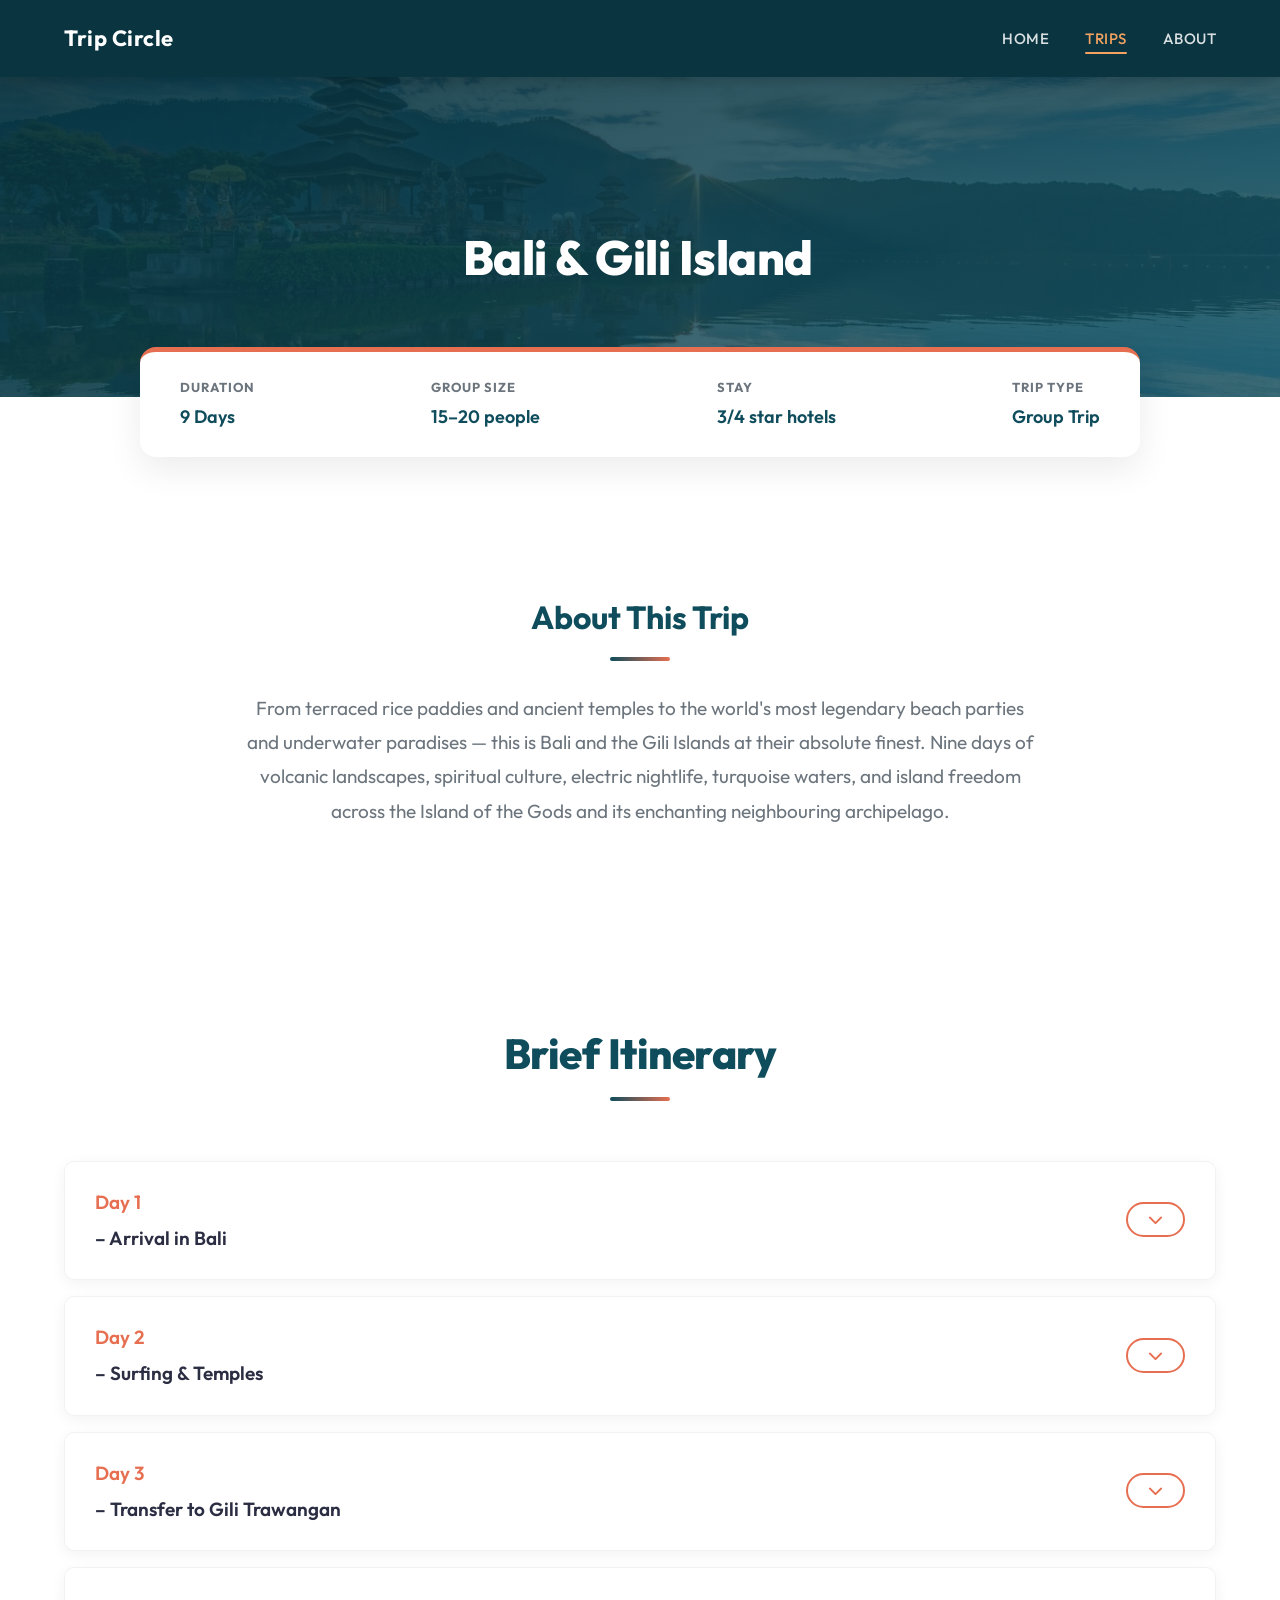
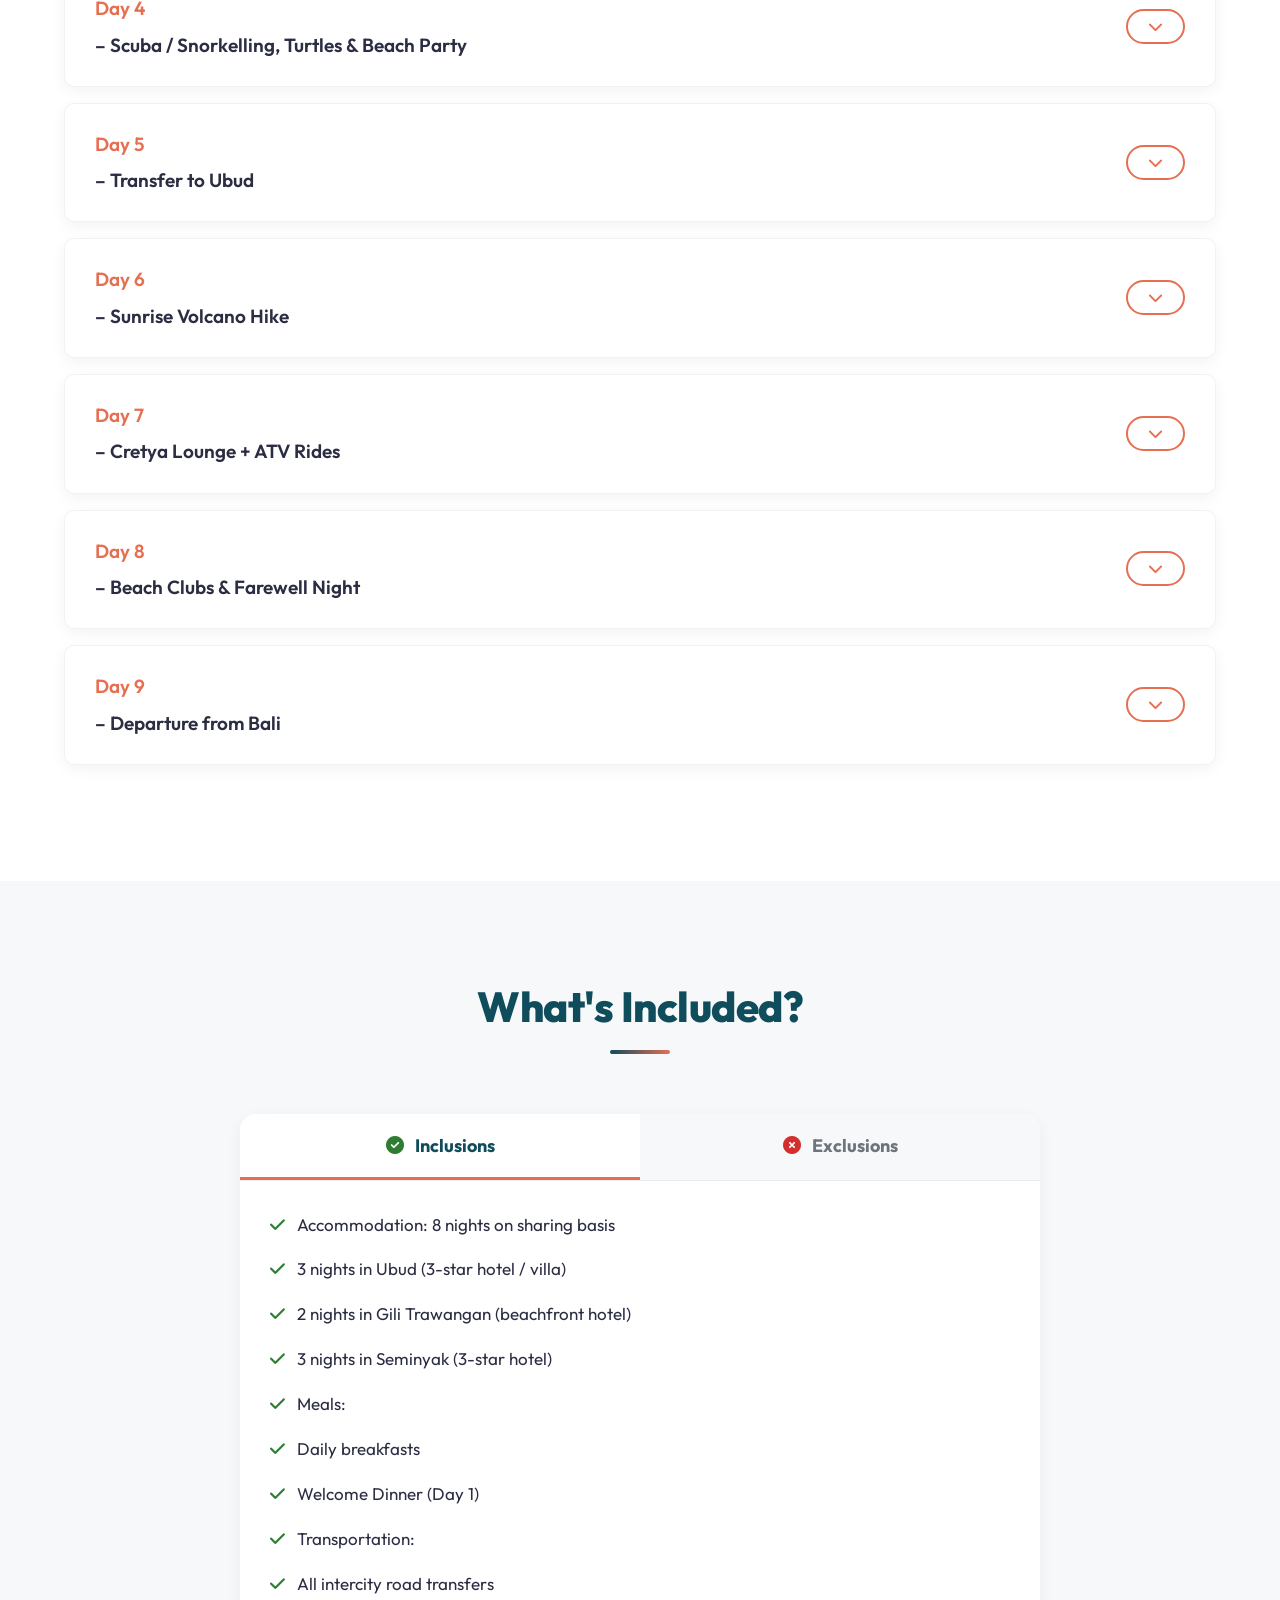
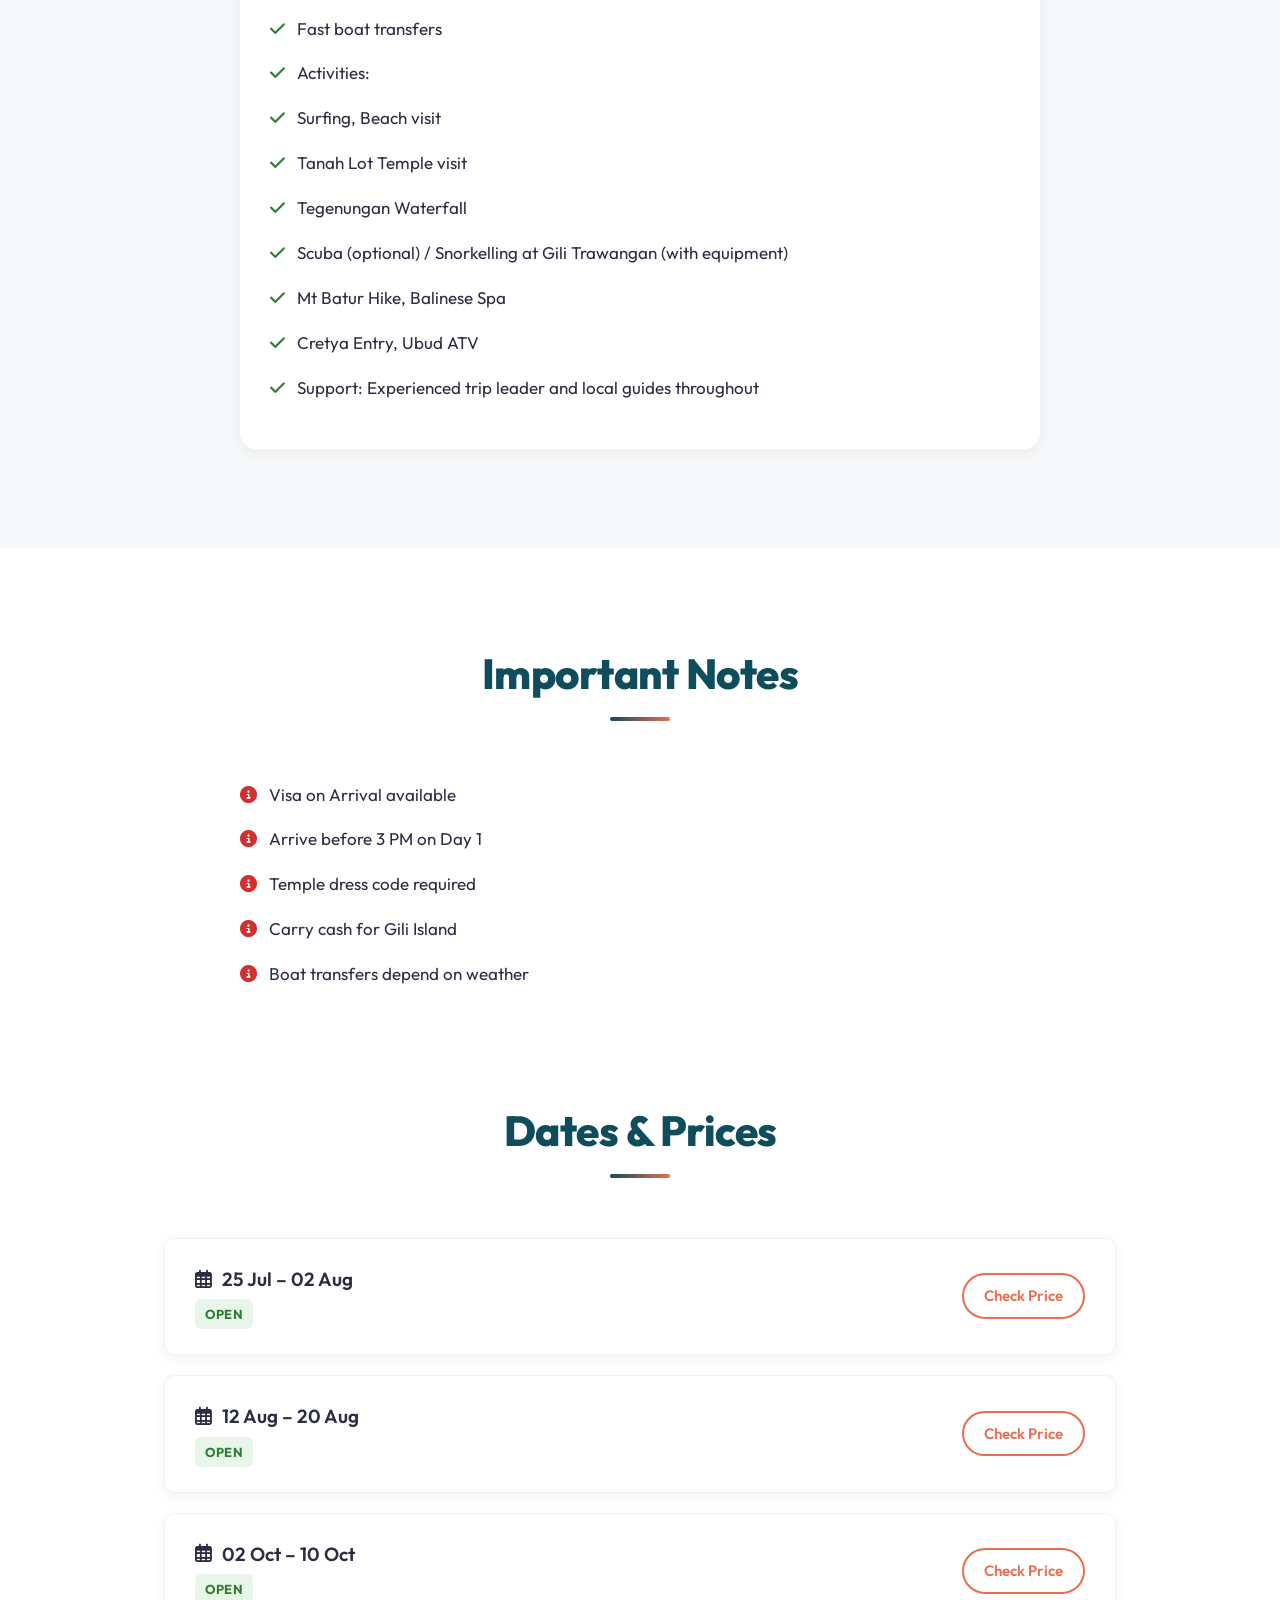
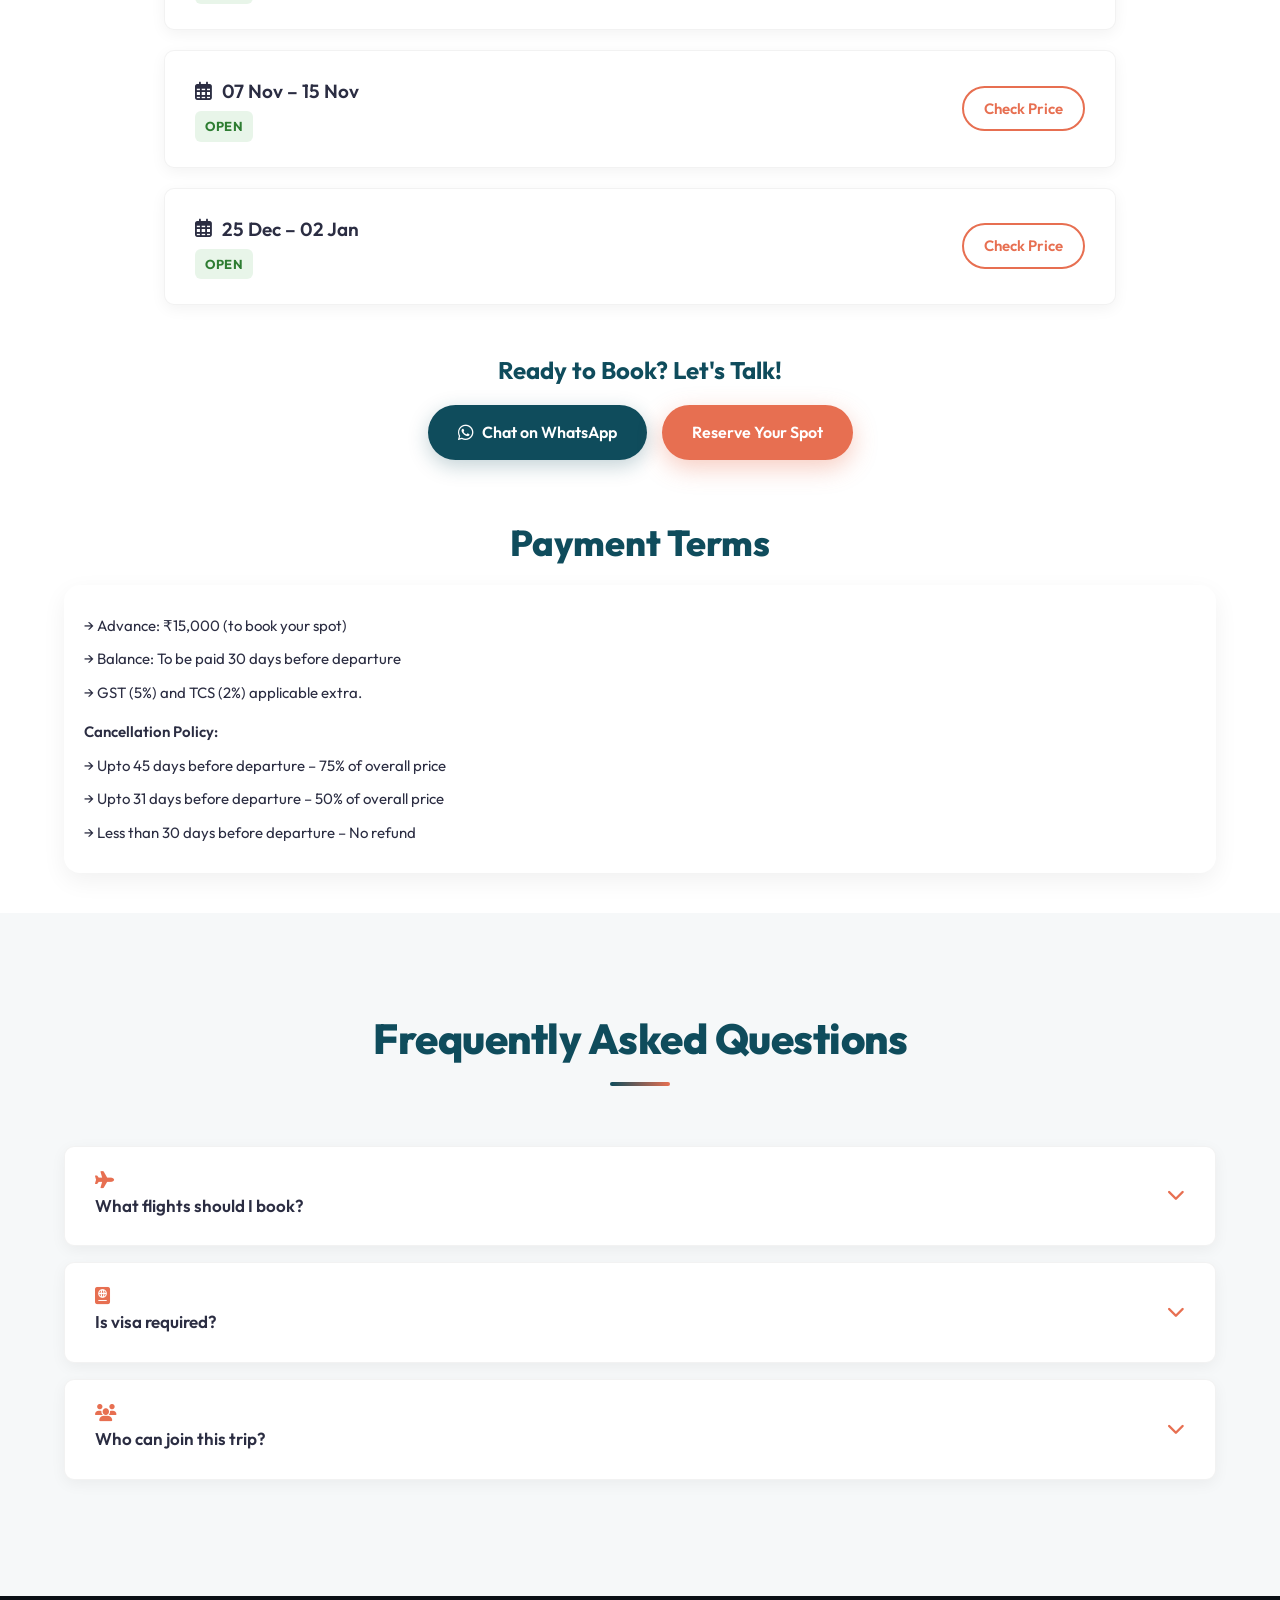
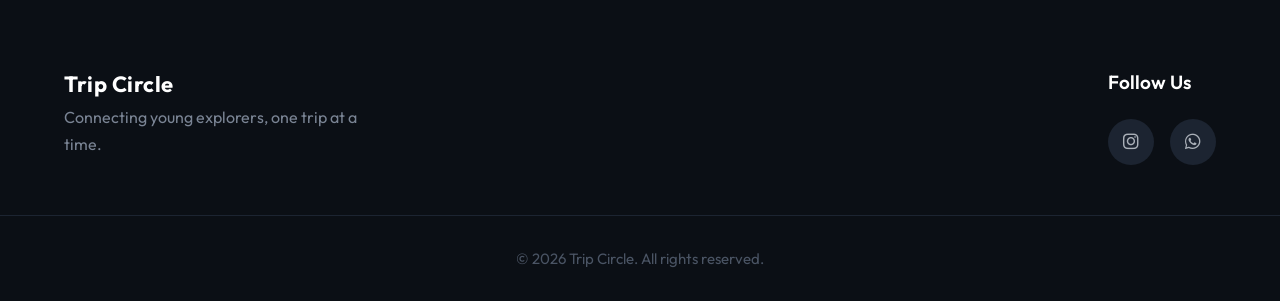
==== commit 70785382: "Add files via upload" ====
--- a/bali.html
+++ b/bali.html
@@ -264,7 +264,7 @@
                 <div class="accordion-item">
                     <div class="accordion-header" onclick="toggleAccordion(this)">
                         <div>
-                            <div class="accordion-date"><i class="far fa-calendar-alt"></i> 18 Jul – 26 Jul</div>
+                            <div class="accordion-date"><i class="far fa-calendar-alt"></i> 25 Jul – 02 Aug</div>
                             <div class="accordion-status">Open</div>
                         </div>
                         <div class="accordion-btn">Check Price</div>
@@ -280,18 +280,17 @@
                                         </tr>
                                     </thead>
                                     <tbody>
-                                        <tr><td>19 May</td><td>₹57,000</td></tr>
-                                        <tr><td>3 Jun</td><td>₹60,000</td></tr>
-                                        <tr><td>18 Jun</td><td>₹63,000</td></tr>
+                                        <tr><td>26 May</td><td>₹57,000</td></tr>
+                                        <tr><td>10 Jun</td><td>₹60,000</td></tr>
+                                        <tr><td>25 Jun</td><td>₹63,000</td></tr>
                                     </tbody>
                                 </table>
                             </div>
                             <div>GST (5%) and TCS (2%) applicable extra</div>
-</div>
-                            <div style="display: flex; gap: 15px; margin-top: 24px; flex-wrap: wrap;">
-                                <a href="https://wa.me/919480068906" class="btn btn-secondary" style="flex: 1; min-width: 200px; justify-content: center;" target="_blank"><i class="fab fa-whatsapp"></i> Enquire on WhatsApp</a>
-                                <a href="https://forms.gle/ajJf6RtngLu6pWBg6" class="btn btn-primary" style="flex: 1; min-width: 200px; justify-content: center;" target="_blank">Reserve Your Spot</a>
-                            </div>
+                        </div>
+                        <div style="display: flex; gap: 15px; margin-top: 24px; flex-wrap: wrap;">
+                            <a href="https://wa.me/919480068906" class="btn btn-secondary" style="flex: 1; min-width: 200px; justify-content: center;" target="_blank"><i class="fab fa-whatsapp"></i> Enquire on WhatsApp</a>
+                            <a href="https://forms.gle/ajJf6RtngLu6pWBg6" class="btn btn-primary" style="flex: 1; min-width: 200px; justify-content: center;" target="_blank">Reserve Your Spot</a>
                         </div>
                     </div>
                 </div>
@@ -300,7 +299,7 @@
                 <div class="accordion-item">
                     <div class="accordion-header" onclick="toggleAccordion(this)">
                         <div>
-                            <div class="accordion-date"><i class="far fa-calendar-alt"></i> 15 Aug – 23 Aug</div>
+                            <div class="accordion-date"><i class="far fa-calendar-alt"></i> 12 Aug – 20 Aug</div>
                             <div class="accordion-status">Open</div>
                         </div>
                         <div class="accordion-btn">Check Price</div>
@@ -316,18 +315,17 @@
                                         </tr>
                                     </thead>
                                     <tbody>
-                                        <tr><td>16 Jun</td><td>₹57,000</td></tr>
-                                        <tr><td>1 Jul</td><td>₹60,000</td></tr>
-                                        <tr><td>16 Jul</td><td>₹63,000</td></tr>
+                                        <tr><td>13 Jun</td><td>₹57,000</td></tr>
+                                        <tr><td>28 Jun</td><td>₹60,000</td></tr>
+                                        <tr><td>13 Jul</td><td>₹63,000</td></tr>
                                     </tbody>
                                 </table>
                             </div>
                             <div>GST (5%) and TCS (2%) applicable extra</div>
-</div>
-                            <div style="display: flex; gap: 15px; margin-top: 24px; flex-wrap: wrap;">
-                                <a href="https://wa.me/919480068906" class="btn btn-secondary" style="flex: 1; min-width: 200px; justify-content: center;" target="_blank"><i class="fab fa-whatsapp"></i> Enquire on WhatsApp</a>
-                                <a href="https://forms.gle/ajJf6RtngLu6pWBg6" class="btn btn-primary" style="flex: 1; min-width: 200px; justify-content: center;" target="_blank">Reserve Your Spot</a>
-                            </div>
+                        </div>
+                        <div style="display: flex; gap: 15px; margin-top: 24px; flex-wrap: wrap;">
+                            <a href="https://wa.me/919480068906" class="btn btn-secondary" style="flex: 1; min-width: 200px; justify-content: center;" target="_blank"><i class="fab fa-whatsapp"></i> Enquire on WhatsApp</a>
+                            <a href="https://forms.gle/ajJf6RtngLu6pWBg6" class="btn btn-primary" style="flex: 1; min-width: 200px; justify-content: center;" target="_blank">Reserve Your Spot</a>
                         </div>
                     </div>
                 </div>
@@ -336,43 +334,7 @@
                 <div class="accordion-item">
                     <div class="accordion-header" onclick="toggleAccordion(this)">
                         <div>
-                            <div class="accordion-date"><i class="far fa-calendar-alt"></i> 12 Sep – 20 Sep</div>
-                            <div class="accordion-status">Open</div>
-                        </div>
-                        <div class="accordion-btn">Check Price</div>
-                    </div>
-                    <div class="accordion-body">
-                        <div class="accordion-content">
-                            <div class="pricing-table-wrapper">
-                                <table class="pricing-table">
-                                    <thead>
-                                        <tr>
-                                            <th>Book Before</th>
-                                            <th>Price (pp)</th>
-                                        </tr>
-                                    </thead>
-                                    <tbody>
-                                        <tr><td>14 Jul</td><td>₹57,000</td></tr>
-                                        <tr><td>29 Jul</td><td>₹60,000</td></tr>
-                                        <tr><td>13 Aug</td><td>₹63,000</td></tr>
-                                    </tbody>
-                                </table>
-                            </div>
-                            <div>GST (5%) and TCS (2%) applicable extra</div>
-</div>
-                            <div style="display: flex; gap: 15px; margin-top: 24px; flex-wrap: wrap;">
-                                <a href="https://wa.me/919480068906" class="btn btn-secondary" style="flex: 1; min-width: 200px; justify-content: center;" target="_blank"><i class="fab fa-whatsapp"></i> Enquire on WhatsApp</a>
-                                <a href="https://forms.gle/ajJf6RtngLu6pWBg6" class="btn btn-primary" style="flex: 1; min-width: 200px; justify-content: center;" target="_blank">Reserve Your Spot</a>
-                            </div>
-                        </div>
-                    </div>
-                </div>
-
-                <!-- Departure 4 -->
-                <div class="accordion-item">
-                    <div class="accordion-header" onclick="toggleAccordion(this)">
-                        <div>
-                            <div class="accordion-date"><i class="far fa-calendar-alt"></i> 2 Oct – 10 Oct</div>
+                            <div class="accordion-date"><i class="far fa-calendar-alt"></i> 02 Oct – 10 Oct</div>
                             <div class="accordion-status">Open</div>
                         </div>
                         <div class="accordion-btn">Check Price</div>
@@ -395,20 +357,19 @@
                                 </table>
                             </div>
                             <div>GST (5%) and TCS (2%) applicable extra</div>
-</div>
-                            <div style="display: flex; gap: 15px; margin-top: 24px; flex-wrap: wrap;">
-                                <a href="https://wa.me/919480068906" class="btn btn-secondary" style="flex: 1; min-width: 200px; justify-content: center;" target="_blank"><i class="fab fa-whatsapp"></i> Enquire on WhatsApp</a>
-                                <a href="https://forms.gle/ajJf6RtngLu6pWBg6" class="btn btn-primary" style="flex: 1; min-width: 200px; justify-content: center;" target="_blank">Reserve Your Spot</a>
-                            </div>
-                        </div>
-                    </div>
-                </div>
-
-                <!-- Departure 5 -->
+                        </div>
+                        <div style="display: flex; gap: 15px; margin-top: 24px; flex-wrap: wrap;">
+                            <a href="https://wa.me/919480068906" class="btn btn-secondary" style="flex: 1; min-width: 200px; justify-content: center;" target="_blank"><i class="fab fa-whatsapp"></i> Enquire on WhatsApp</a>
+                            <a href="https://forms.gle/ajJf6RtngLu6pWBg6" class="btn btn-primary" style="flex: 1; min-width: 200px; justify-content: center;" target="_blank">Reserve Your Spot</a>
+                        </div>
+                    </div>
+                </div>
+
+                <!-- Departure 4 -->
                 <div class="accordion-item">
                     <div class="accordion-header" onclick="toggleAccordion(this)">
                         <div>
-                            <div class="accordion-date"><i class="far fa-calendar-alt"></i> 7 Nov – 15 Nov</div>
+                            <div class="accordion-date"><i class="far fa-calendar-alt"></i> 07 Nov – 15 Nov</div>
                             <div class="accordion-status">Open</div>
                         </div>
                         <div class="accordion-btn">Check Price</div>
@@ -431,56 +392,19 @@
                                 </table>
                             </div>
                             <div>GST (5%) and TCS (2%) applicable extra</div>
-</div>
-                            <div style="display: flex; gap: 15px; margin-top: 24px; flex-wrap: wrap;">
-                                <a href="https://wa.me/919480068906" class="btn btn-secondary" style="flex: 1; min-width: 200px; justify-content: center;" target="_blank"><i class="fab fa-whatsapp"></i> Enquire on WhatsApp</a>
-                                <a href="https://forms.gle/ajJf6RtngLu6pWBg6" class="btn btn-primary" style="flex: 1; min-width: 200px; justify-content: center;" target="_blank">Reserve Your Spot</a>
-                            </div>
-                        </div>
-                    </div>
-                </div>
-
-                <!-- Departure 6 -->
+                        </div>
+                        <div style="display: flex; gap: 15px; margin-top: 24px; flex-wrap: wrap;">
+                            <a href="https://wa.me/919480068906" class="btn btn-secondary" style="flex: 1; min-width: 200px; justify-content: center;" target="_blank"><i class="fab fa-whatsapp"></i> Enquire on WhatsApp</a>
+                            <a href="https://forms.gle/ajJf6RtngLu6pWBg6" class="btn btn-primary" style="flex: 1; min-width: 200px; justify-content: center;" target="_blank">Reserve Your Spot</a>
+                        </div>
+                    </div>
+                </div>
+
+                <!-- Departure 5 -->
                 <div class="accordion-item">
                     <div class="accordion-header" onclick="toggleAccordion(this)">
                         <div>
-                            <div class="accordion-date"><i class="far fa-calendar-alt"></i> 5 Dec – 13 Dec</div>
-                            <div class="accordion-status">Open</div>
-                        </div>
-                        <div class="accordion-btn">Check Price</div>
-                    </div>
-                    <div class="accordion-body">
-                        <div class="accordion-content">
-                            <div class="pricing-table-wrapper">
-                                <table class="pricing-table">
-                                    <thead>
-                                        <tr>
-                                            <th>Book Before</th>
-                                            <th>Price (pp)</th>
-                                        </tr>
-                                    </thead>
-                                    <tbody>
-                                        <tr><td>6 Oct</td><td>₹63,000</td></tr>
-                                        <tr><td>21 Oct</td><td>₹65,000</td></tr>
-                                        <tr><td>5 Nov</td><td>₹67,000</td></tr>
-                                    </tbody>
-                                </table>
-                            </div>
-                            <div>GST (5%) and TCS (2%) applicable extra</div>
-</div>
-                            <div style="display: flex; gap: 15px; margin-top: 24px; flex-wrap: wrap;">
-                                <a href="https://wa.me/919480068906" class="btn btn-secondary" style="flex: 1; min-width: 200px; justify-content: center;" target="_blank"><i class="fab fa-whatsapp"></i> Enquire on WhatsApp</a>
-                                <a href="https://forms.gle/ajJf6RtngLu6pWBg6" class="btn btn-primary" style="flex: 1; min-width: 200px; justify-content: center;" target="_blank">Reserve Your Spot</a>
-                            </div>
-                        </div>
-                    </div>
-                </div>
-
-                <!-- Departure 7 -->
-                <div class="accordion-item">
-                    <div class="accordion-header" onclick="toggleAccordion(this)">
-                        <div>
-                            <div class="accordion-date"><i class="far fa-calendar-alt"></i> 25 Dec – 2 Jan</div>
+                            <div class="accordion-date"><i class="far fa-calendar-alt"></i> 25 Dec – 02 Jan</div>
                             <div class="accordion-status">Open</div>
                         </div>
                         <div class="accordion-btn">Check Price</div>
@@ -503,11 +427,10 @@
                                 </table>
                             </div>
                             <div>GST (5%) and TCS (2%) applicable extra</div>
-</div>
-                            <div style="display: flex; gap: 15px; margin-top: 24px; flex-wrap: wrap;">
-                                <a href="https://wa.me/919480068906" class="btn btn-secondary" style="flex: 1; min-width: 200px; justify-content: center;" target="_blank"><i class="fab fa-whatsapp"></i> Enquire on WhatsApp</a>
-                                <a href="https://forms.gle/ajJf6RtngLu6pWBg6" class="btn btn-primary" style="flex: 1; min-width: 200px; justify-content: center;" target="_blank">Reserve Your Spot</a>
-                            </div>
+                        </div>
+                        <div style="display: flex; gap: 15px; margin-top: 24px; flex-wrap: wrap;">
+                            <a href="https://wa.me/919480068906" class="btn btn-secondary" style="flex: 1; min-width: 200px; justify-content: center;" target="_blank"><i class="fab fa-whatsapp"></i> Enquire on WhatsApp</a>
+                            <a href="https://forms.gle/ajJf6RtngLu6pWBg6" class="btn btn-primary" style="flex: 1; min-width: 200px; justify-content: center;" target="_blank">Reserve Your Spot</a>
                         </div>
                     </div>
                 </div>
--- a/style.css
+++ b/style.css
@@ -2369,4 +2369,185 @@
   min-width: 300px;
   font-size: 16px;
   line-height: 1.6;
+}
+
+/* ==========================================================================
+   2026 TRAVEL CALENDAR
+   ========================================================================== */
+.calendar-section {
+    background: var(--bg-white);
+    padding: 80px 0;
+}
+
+.calendar-container {
+    max-width: 1000px;
+    margin: 0 auto;
+    padding: 0 24px;
+}
+
+.calendar-month-block {
+    margin-bottom: 50px;
+}
+
+.calendar-month-block:last-child {
+    margin-bottom: 0;
+}
+
+.calendar-month-name {
+    font-size: 26px;
+    font-weight: 700;
+    color: var(--primary);
+    border-bottom: 2px solid rgba(15, 76, 92, 0.1);
+    padding-bottom: 12px;
+    margin-bottom: 24px;
+    text-transform: uppercase;
+    letter-spacing: 1.5px;
+    display: flex;
+    align-items: center;
+    gap: 12px;
+}
+
+.calendar-month-name::after {
+    content: '';
+    flex-grow: 1;
+    height: 1px;
+    background: rgba(15, 76, 92, 0.1);
+}
+
+.calendar-grid {
+    display: flex;
+    flex-direction: column;
+    gap: 16px;
+}
+
+.calendar-card {
+    background: #fff;
+    border-radius: var(--border-radius-sm);
+    box-shadow: var(--shadow-sm);
+    padding: 20px 24px;
+    display: flex;
+    align-items: center;
+    justify-content: space-between;
+    gap: 20px;
+    transition: transform 0.3s cubic-bezier(0.25, 0.8, 0.25, 1), box-shadow 0.3s ease, border-color 0.3s ease;
+    border: 1px solid rgba(0, 0, 0, 0.05);
+}
+
+.calendar-card:hover {
+    transform: translateY(-5px);
+    box-shadow: var(--shadow-md);
+    border-color: rgba(15, 76, 92, 0.2);
+}
+
+.calendar-info-left {
+    display: flex;
+    align-items: center;
+    gap: 24px;
+    flex: 1;
+}
+
+.calendar-date-area {
+    display: flex;
+    flex-direction: column;
+    align-items: center;
+    justify-content: center;
+    background: rgba(15, 76, 92, 0.08);
+    color: var(--primary);
+    padding: 10px 16px;
+    border-radius: 12px;
+    min-width: 80px;
+    text-align: center;
+}
+
+.calendar-day-num {
+    font-size: 22px;
+    font-weight: 800;
+    line-height: 1;
+}
+
+.calendar-day-month {
+    font-size: 12px;
+    text-transform: uppercase;
+    font-weight: 700;
+    letter-spacing: 0.5px;
+    margin-top: 4px;
+}
+
+.calendar-details {
+    display: flex;
+    flex-direction: column;
+    gap: 6px;
+}
+
+.calendar-dest-title {
+    font-size: 20px;
+    font-weight: 700;
+    color: var(--text-main);
+}
+
+.calendar-tag {
+    display: inline-flex;
+    align-items: center;
+    background: rgba(244, 162, 97, 0.15);
+    color: #c96515;
+    padding: 3px 10px;
+    border-radius: 20px;
+    font-size: 12px;
+    font-weight: 700;
+    width: fit-content;
+}
+
+.calendar-actions-right {
+    display: flex;
+    gap: 12px;
+    align-items: center;
+}
+
+.calendar-btn-sm {
+    padding: 10px 20px;
+    font-size: 14px;
+    border-radius: 25px;
+}
+
+@media (max-width: 768px) {
+    .calendar-card {
+        flex-direction: column;
+        align-items: flex-start;
+        gap: 16px;
+    }
+    
+    .calendar-actions-right {
+        width: 100%;
+        justify-content: flex-end;
+    }
+}
+
+@media (max-width: 480px) {
+    .calendar-info-left {
+        flex-direction: column;
+        align-items: flex-start;
+        gap: 12px;
+    }
+    
+    .calendar-date-area {
+        width: 100%;
+        flex-direction: row;
+        gap: 8px;
+        padding: 8px 16px;
+        justify-content: center;
+    }
+    
+    .calendar-day-month {
+        margin-top: 0;
+    }
+
+    .calendar-actions-right {
+        flex-direction: column;
+        width: 100%;
+    }
+
+    .calendar-actions-right .btn {
+        width: 100%;
+        text-align: center;
+    }
 }
